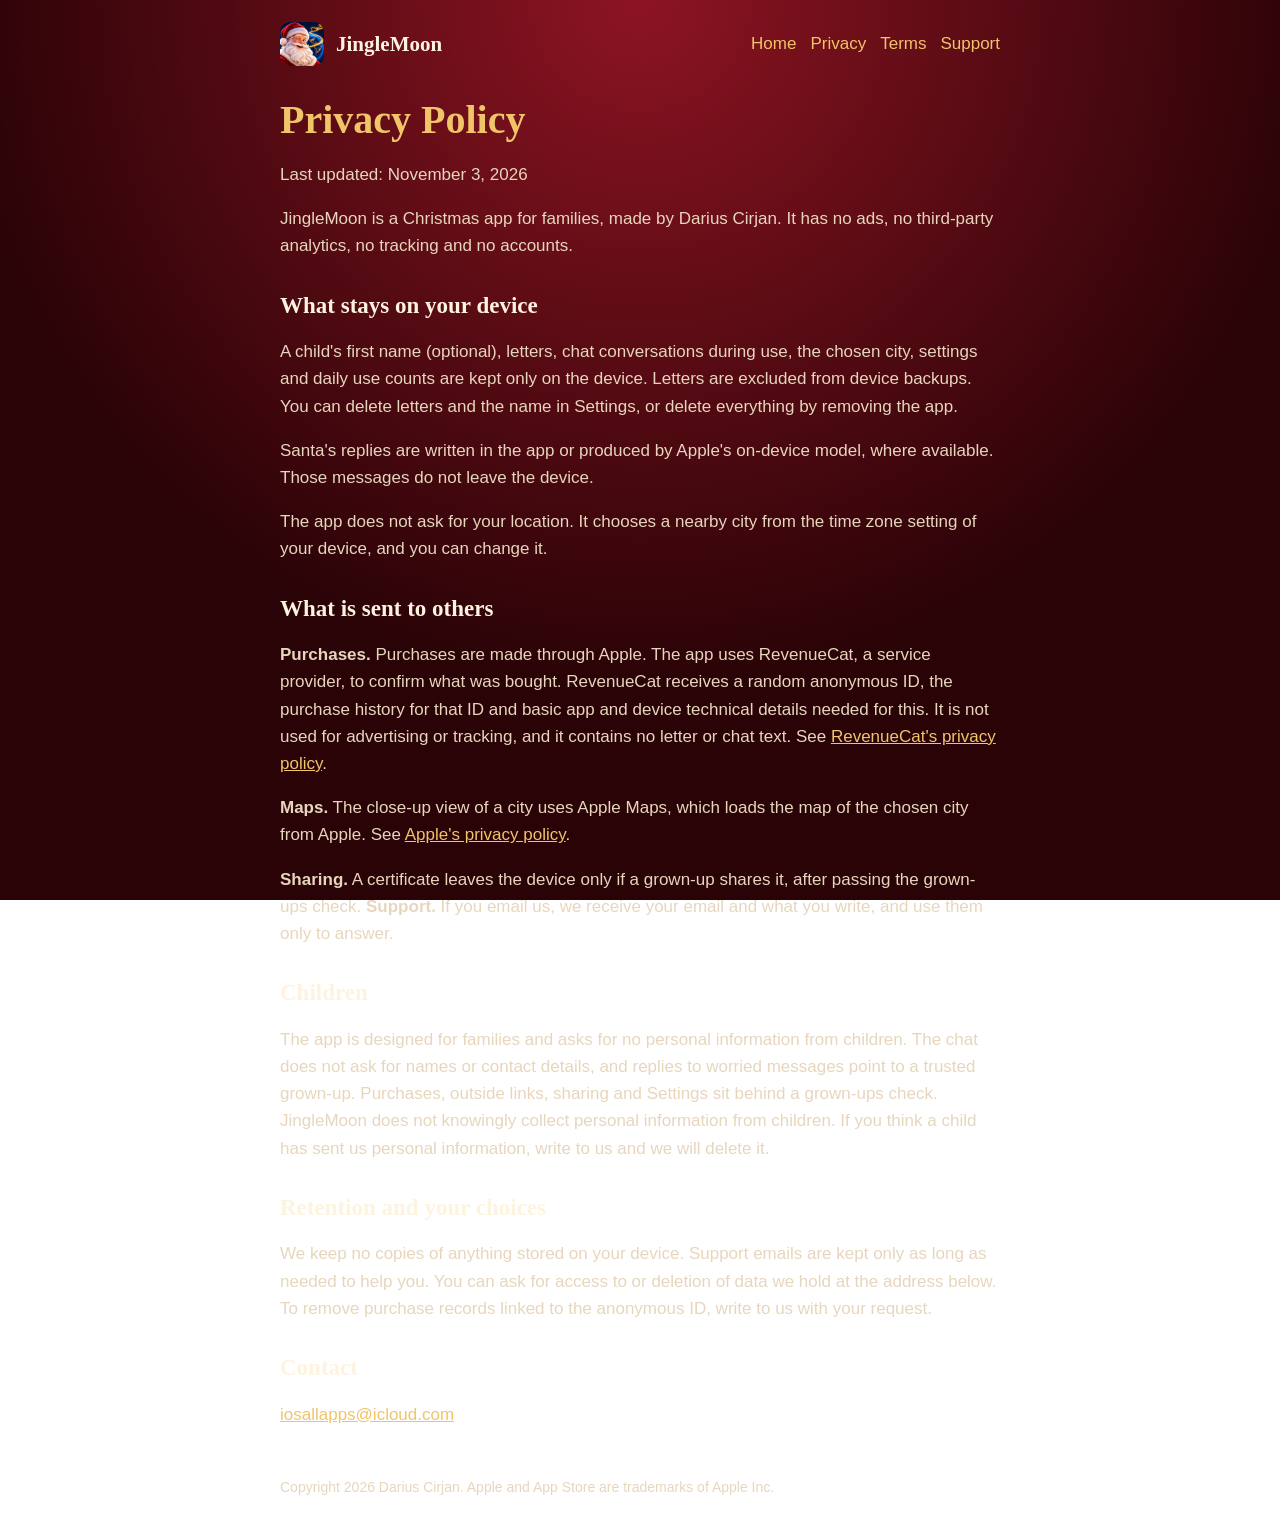
==== privacy.html @ f24d23e4 "Add the JingleMoon site - landing, privacy, terms and support for the App Store listing Co-Authored-" ====
<!DOCTYPE html>
<html lang="en"><head><meta charset="utf-8"><meta name="viewport" content="width=device-width,initial-scale=1"><title>Privacy Policy | JingleMoon</title><meta name="description" content="JingleMoon: follow Santa's flight on a 3D globe, chat with Santa and write him a letter."><link rel="icon" href="favicon.png"><link rel="apple-touch-icon" href="apple-touch-icon.png"><link rel="stylesheet" href="style.css"></head><body>
<header><img src="img/icon.png" alt=""><b>JingleMoon</b><nav><a href="index.html">Home</a><a href="privacy.html">Privacy</a><a href="terms.html">Terms</a><a href="support.html">Support</a></nav></header>
<main>
<h1>Privacy Policy</h1><p>Last updated: November 3, 2026</p><p>JingleMoon is a Christmas app for families, made by Darius Cirjan. It has no ads, no third-party analytics, no tracking and no accounts.</p>
<h2>What stays on your device</h2><p>A child&#39;s first name (optional), letters, chat conversations during use, the chosen city, settings and daily use counts are kept only on the device. Letters are excluded from device backups. You can delete letters and the name in Settings, or delete everything by removing the app.</p><p>Santa&#39;s replies are written in the app or produced by Apple&#39;s on-device model, where available. Those messages do not leave the device.</p><p>The app does not ask for your location. It chooses a nearby city from the time zone setting of your device, and you can change it.</p>
<h2>What is sent to others</h2><p><b>Purchases.</b> Purchases are made through Apple. The app uses RevenueCat, a service provider, to confirm what was bought. RevenueCat receives a random anonymous ID, the purchase history for that ID and basic app and device technical details needed for this. It is not used for advertising or tracking, and it contains no letter or chat text. See <a href="https://www.revenuecat.com/privacy">RevenueCat&#39;s privacy policy</a>.</p><p><b>Maps.</b> The close-up view of a city uses Apple Maps, which loads the map of the chosen city from Apple. See <a href="https://www.apple.com/legal/privacy/">Apple&#39;s privacy policy</a>.</p><p><b>Sharing.</b> A certificate leaves the device only if a grown-up shares it, after passing the grown-ups check. <b>Support.</b> If you email us, we receive your email and what you write, and use them only to answer.</p>
<h2>Children</h2><p>The app is designed for families and asks for no personal information from children. The chat does not ask for names or contact details, and replies to worried messages point to a trusted grown-up. Purchases, outside links, sharing and Settings sit behind a grown-ups check. JingleMoon does not knowingly collect personal information from children. If you think a child has sent us personal information, write to us and we will delete it.</p>
<h2>Retention and your choices</h2><p>We keep no copies of anything stored on your device. Support emails are kept only as long as needed to help you. You can ask for access to or deletion of data we hold at the address below. To remove purchase records linked to the anonymous ID, write to us with your request.</p>
<h2>Contact</h2><p><a href="mailto:iosallapps@icloud.com">iosallapps@icloud.com</a></p>
</main>
<footer>Copyright 2026 Darius Cirjan. Apple and App Store are trademarks of Apple Inc.</footer></body></html>
---- style.css ----
:root{--red:#7a0f1c;--deep:#2a0307;--gold:#f0c469;--cream:#fdf3df;--muted:#e7d6bd}
*{box-sizing:border-box}body{margin:0;background:radial-gradient(circle at 50% 0,#8d1422,var(--deep) 62%);background-attachment:fixed;color:var(--cream);font:17px/1.6 -apple-system,BlinkMacSystemFont,"Segoe UI",Roboto,Arial,sans-serif}
a{color:var(--gold)}header,main,footer{max-width:760px;margin:auto;padding:0 20px}header{display:flex;align-items:center;gap:12px;padding-top:22px;flex-wrap:wrap}
header img{width:44px;height:44px;border-radius:10px}header b{font:700 21px Georgia,serif;margin-right:auto}nav a{margin-left:14px;text-decoration:none}h1,h2{font-family:Georgia,serif;line-height:1.2}h1{font-size:40px;color:var(--gold);margin:30px 0 8px}h2{font-size:23px;margin-top:32px}p,li{color:var(--muted)}
.hero{display:flex;gap:24px;align-items:center;flex-wrap:wrap}.hero img{width:190px;max-width:45vw}.hero div{flex:1;min-width:260px}footer{margin-top:48px;padding-bottom:36px;font-size:14px;color:var(--muted)}
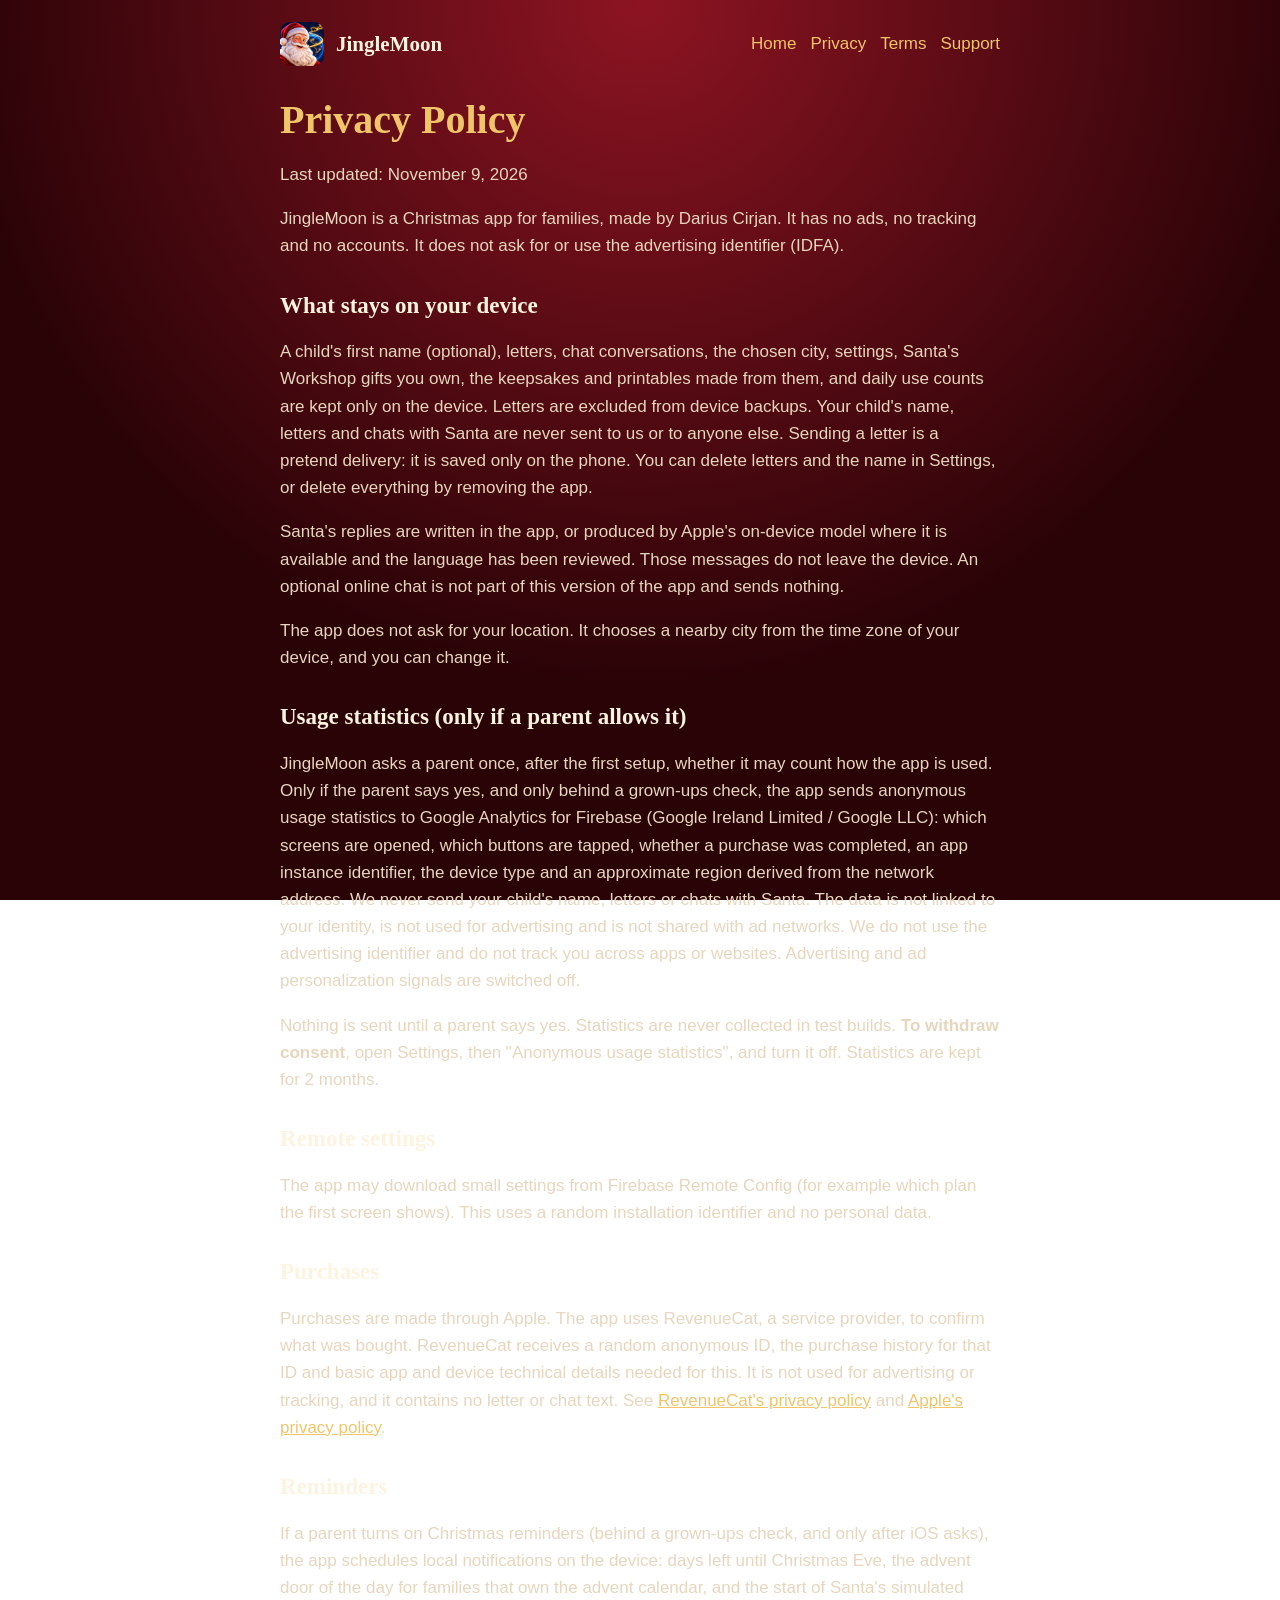
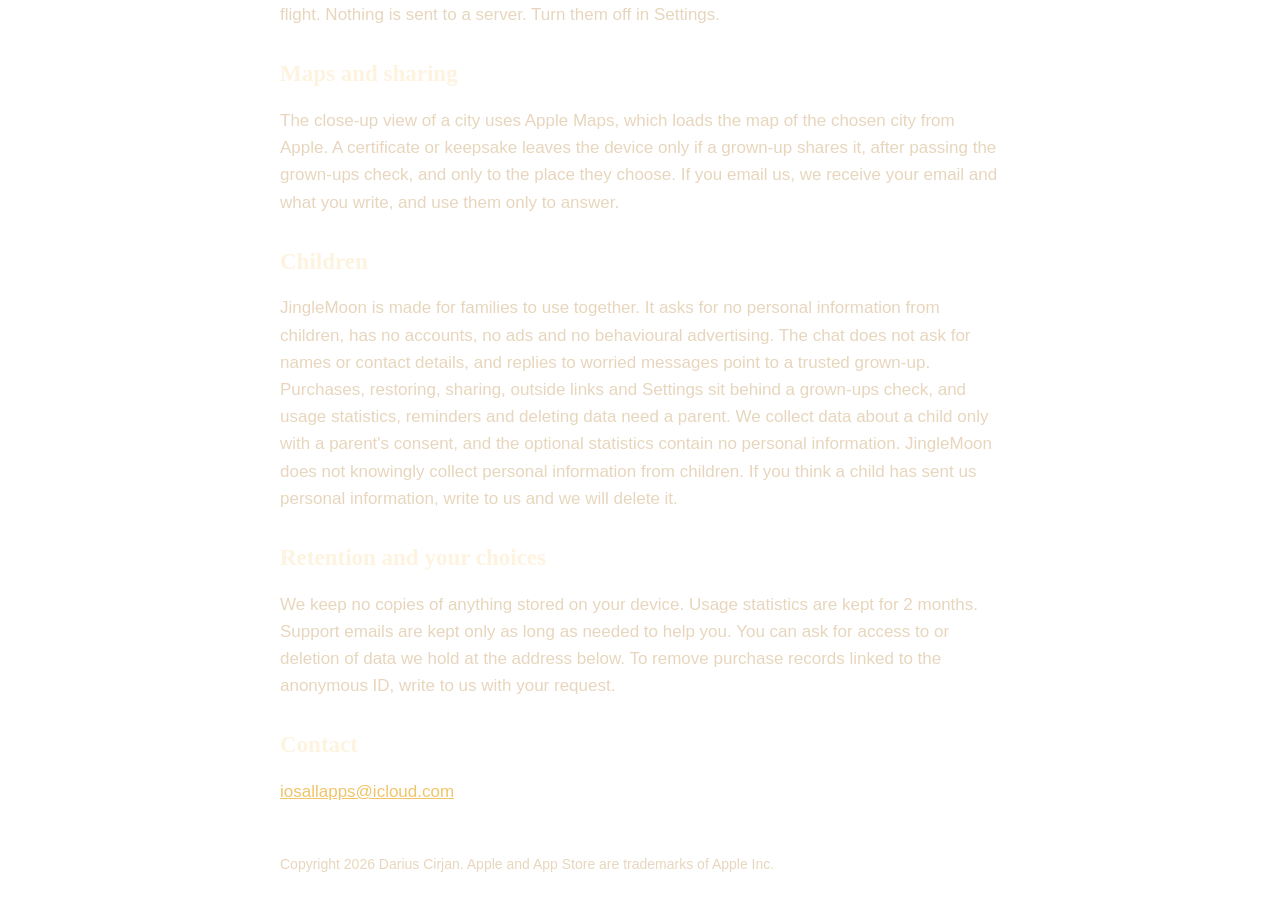
==== commit 5b802787: "Rewrite site pages and add art - match privacy, terms, shop and chat to the current app Co-Authored-" ====
--- a/privacy.html
+++ b/privacy.html
@@ -1,12 +1,17 @@
 <!DOCTYPE html>
-<html lang="en"><head><meta charset="utf-8"><meta name="viewport" content="width=device-width,initial-scale=1"><title>Privacy Policy | JingleMoon</title><meta name="description" content="JingleMoon: follow Santa's flight on a 3D globe, chat with Santa and write him a letter."><link rel="icon" href="favicon.png"><link rel="apple-touch-icon" href="apple-touch-icon.png"><link rel="stylesheet" href="style.css"></head><body>
-<header><img src="img/icon.png" alt=""><b>JingleMoon</b><nav><a href="index.html">Home</a><a href="privacy.html">Privacy</a><a href="terms.html">Terms</a><a href="support.html">Support</a></nav></header>
+<html lang="en"><head><meta charset="utf-8"><meta name="viewport" content="width=device-width,initial-scale=1"><title>Privacy Policy | JingleMoon</title><meta name="description" content="How JingleMoon handles data: no ads, no tracking, no accounts, and optional anonymous usage statistics only if a parent allows them."><link rel="icon" href="favicon.png"><link rel="apple-touch-icon" href="apple-touch-icon.png"><link rel="stylesheet" href="style.css"></head><body>
+<header><img src="img/icon.png" alt="" width="44" height="44"><b>JingleMoon</b><nav aria-label="Main"><a href="index.html">Home</a><a href="privacy.html">Privacy</a><a href="terms.html">Terms</a><a href="support.html">Support</a></nav></header>
 <main>
-<h1>Privacy Policy</h1><p>Last updated: November 3, 2026</p><p>JingleMoon is a Christmas app for families, made by Darius Cirjan. It has no ads, no third-party analytics, no tracking and no accounts.</p>
-<h2>What stays on your device</h2><p>A child&#39;s first name (optional), letters, chat conversations during use, the chosen city, settings and daily use counts are kept only on the device. Letters are excluded from device backups. You can delete letters and the name in Settings, or delete everything by removing the app.</p><p>Santa&#39;s replies are written in the app or produced by Apple&#39;s on-device model, where available. Those messages do not leave the device.</p><p>The app does not ask for your location. It chooses a nearby city from the time zone setting of your device, and you can change it.</p>
-<h2>What is sent to others</h2><p><b>Purchases.</b> Purchases are made through Apple. The app uses RevenueCat, a service provider, to confirm what was bought. RevenueCat receives a random anonymous ID, the purchase history for that ID and basic app and device technical details needed for this. It is not used for advertising or tracking, and it contains no letter or chat text. See <a href="https://www.revenuecat.com/privacy">RevenueCat&#39;s privacy policy</a>.</p><p><b>Maps.</b> The close-up view of a city uses Apple Maps, which loads the map of the chosen city from Apple. See <a href="https://www.apple.com/legal/privacy/">Apple&#39;s privacy policy</a>.</p><p><b>Sharing.</b> A certificate leaves the device only if a grown-up shares it, after passing the grown-ups check. <b>Support.</b> If you email us, we receive your email and what you write, and use them only to answer.</p>
-<h2>Children</h2><p>The app is designed for families and asks for no personal information from children. The chat does not ask for names or contact details, and replies to worried messages point to a trusted grown-up. Purchases, outside links, sharing and Settings sit behind a grown-ups check. JingleMoon does not knowingly collect personal information from children. If you think a child has sent us personal information, write to us and we will delete it.</p>
-<h2>Retention and your choices</h2><p>We keep no copies of anything stored on your device. Support emails are kept only as long as needed to help you. You can ask for access to or deletion of data we hold at the address below. To remove purchase records linked to the anonymous ID, write to us with your request.</p>
+<h1>Privacy Policy</h1><p>Last updated: November 9, 2026</p>
+<p>JingleMoon is a Christmas app for families, made by Darius Cirjan. It has no ads, no tracking and no accounts. It does not ask for or use the advertising identifier (IDFA).</p>
+<h2>What stays on your device</h2><p>A child&#39;s first name (optional), letters, chat conversations, the chosen city, settings, Santa&#39;s Workshop gifts you own, the keepsakes and printables made from them, and daily use counts are kept only on the device. Letters are excluded from device backups. Your child&#39;s name, letters and chats with Santa are never sent to us or to anyone else. Sending a letter is a pretend delivery: it is saved only on the phone. You can delete letters and the name in Settings, or delete everything by removing the app.</p><p>Santa&#39;s replies are written in the app, or produced by Apple&#39;s on-device model where it is available and the language has been reviewed. Those messages do not leave the device. An optional online chat is not part of this version of the app and sends nothing.</p><p>The app does not ask for your location. It chooses a nearby city from the time zone of your device, and you can change it.</p>
+<h2>Usage statistics (only if a parent allows it)</h2><p>JingleMoon asks a parent once, after the first setup, whether it may count how the app is used. Only if the parent says yes, and only behind a grown-ups check, the app sends anonymous usage statistics to Google Analytics for Firebase (Google Ireland Limited / Google LLC): which screens are opened, which buttons are tapped, whether a purchase was completed, an app instance identifier, the device type and an approximate region derived from the network address. We never send your child&#39;s name, letters or chats with Santa. The data is not linked to your identity, is not used for advertising and is not shared with ad networks. We do not use the advertising identifier and do not track you across apps or websites. Advertising and ad personalization signals are switched off.</p><p>Nothing is sent until a parent says yes. Statistics are never collected in test builds. <b>To withdraw consent</b>, open Settings, then &quot;Anonymous usage statistics&quot;, and turn it off. Statistics are kept for 2 months.</p>
+<h2>Remote settings</h2><p>The app may download small settings from Firebase Remote Config (for example which plan the first screen shows). This uses a random installation identifier and no personal data.</p>
+<h2>Purchases</h2><p>Purchases are made through Apple. The app uses RevenueCat, a service provider, to confirm what was bought. RevenueCat receives a random anonymous ID, the purchase history for that ID and basic app and device technical details needed for this. It is not used for advertising or tracking, and it contains no letter or chat text. See <a href="https://www.revenuecat.com/privacy">RevenueCat&#39;s privacy policy</a> and <a href="https://www.apple.com/legal/privacy/">Apple&#39;s privacy policy</a>.</p>
+<h2>Reminders</h2><p>If a parent turns on Christmas reminders (behind a grown-ups check, and only after iOS asks), the app schedules local notifications on the device: days left until Christmas Eve, the advent door of the day for families that own the advent calendar, and the start of Santa&#39;s simulated flight. Nothing is sent to a server. Turn them off in Settings.</p>
+<h2>Maps and sharing</h2><p>The close-up view of a city uses Apple Maps, which loads the map of the chosen city from Apple. A certificate or keepsake leaves the device only if a grown-up shares it, after passing the grown-ups check, and only to the place they choose. If you email us, we receive your email and what you write, and use them only to answer.</p>
+<h2>Children</h2><p>JingleMoon is made for families to use together. It asks for no personal information from children, has no accounts, no ads and no behavioural advertising. The chat does not ask for names or contact details, and replies to worried messages point to a trusted grown-up. Purchases, restoring, sharing, outside links and Settings sit behind a grown-ups check, and usage statistics, reminders and deleting data need a parent. We collect data about a child only with a parent&#39;s consent, and the optional statistics contain no personal information. JingleMoon does not knowingly collect personal information from children. If you think a child has sent us personal information, write to us and we will delete it.</p>
+<h2>Retention and your choices</h2><p>We keep no copies of anything stored on your device. Usage statistics are kept for 2 months. Support emails are kept only as long as needed to help you. You can ask for access to or deletion of data we hold at the address below. To remove purchase records linked to the anonymous ID, write to us with your request.</p>
 <h2>Contact</h2><p><a href="mailto:iosallapps@icloud.com">iosallapps@icloud.com</a></p>
 </main>
 <footer>Copyright 2026 Darius Cirjan. Apple and App Store are trademarks of Apple Inc.</footer></body></html>
--- a/style.css
+++ b/style.css
@@ -3,3 +3,12 @@
 a{color:var(--gold)}header,main,footer{max-width:760px;margin:auto;padding:0 20px}header{display:flex;align-items:center;gap:12px;padding-top:22px;flex-wrap:wrap}
 header img{width:44px;height:44px;border-radius:10px}header b{font:700 21px Georgia,serif;margin-right:auto}nav a{margin-left:14px;text-decoration:none}h1,h2{font-family:Georgia,serif;line-height:1.2}h1{font-size:40px;color:var(--gold);margin:30px 0 8px}h2{font-size:23px;margin-top:32px}p,li{color:var(--muted)}
 .hero{display:flex;gap:24px;align-items:center;flex-wrap:wrap}.hero img{width:190px;max-width:45vw}.hero div{flex:1;min-width:260px}footer{margin-top:48px;padding-bottom:36px;font-size:14px;color:var(--muted)}
+a:focus-visible{outline:3px solid var(--gold);outline-offset:3px;border-radius:4px}
+nav{display:flex;flex-wrap:wrap}nav a{padding:8px 0}
+.lead{font-size:19px}.note{border:1px solid rgba(240,196,105,.45);border-radius:14px;padding:12px 16px;background:rgba(0,0,0,.2)}
+.grid{display:grid;grid-template-columns:repeat(auto-fit,minmax(220px,1fr));gap:18px;padding:0;list-style:none}
+.grid li{background:rgba(0,0,0,.22);border:1px solid rgba(240,196,105,.3);border-radius:16px;padding:16px;text-align:center}
+.grid img{width:100%;max-width:160px;height:auto;aspect-ratio:1;object-fit:contain}.grid h3{font:700 19px Georgia,serif;color:var(--gold);margin:8px 0 4px}.grid p{margin:0;font-size:16px}
+.feature{display:flex;gap:22px;align-items:center;flex-wrap:wrap;margin:26px 0}.feature img{width:200px;max-width:50vw;height:auto}.feature div{flex:1;min-width:240px}.feature h3{font:700 22px Georgia,serif;color:var(--gold);margin:0 0 6px}
+.hero img{height:auto}details{border-bottom:1px solid rgba(240,196,105,.25);padding:10px 0}summary{cursor:pointer;font:700 19px Georgia,serif;color:var(--cream)}summary:focus-visible{outline:3px solid var(--gold)}
+@media (prefers-reduced-motion:no-preference){html{scroll-behavior:smooth}}
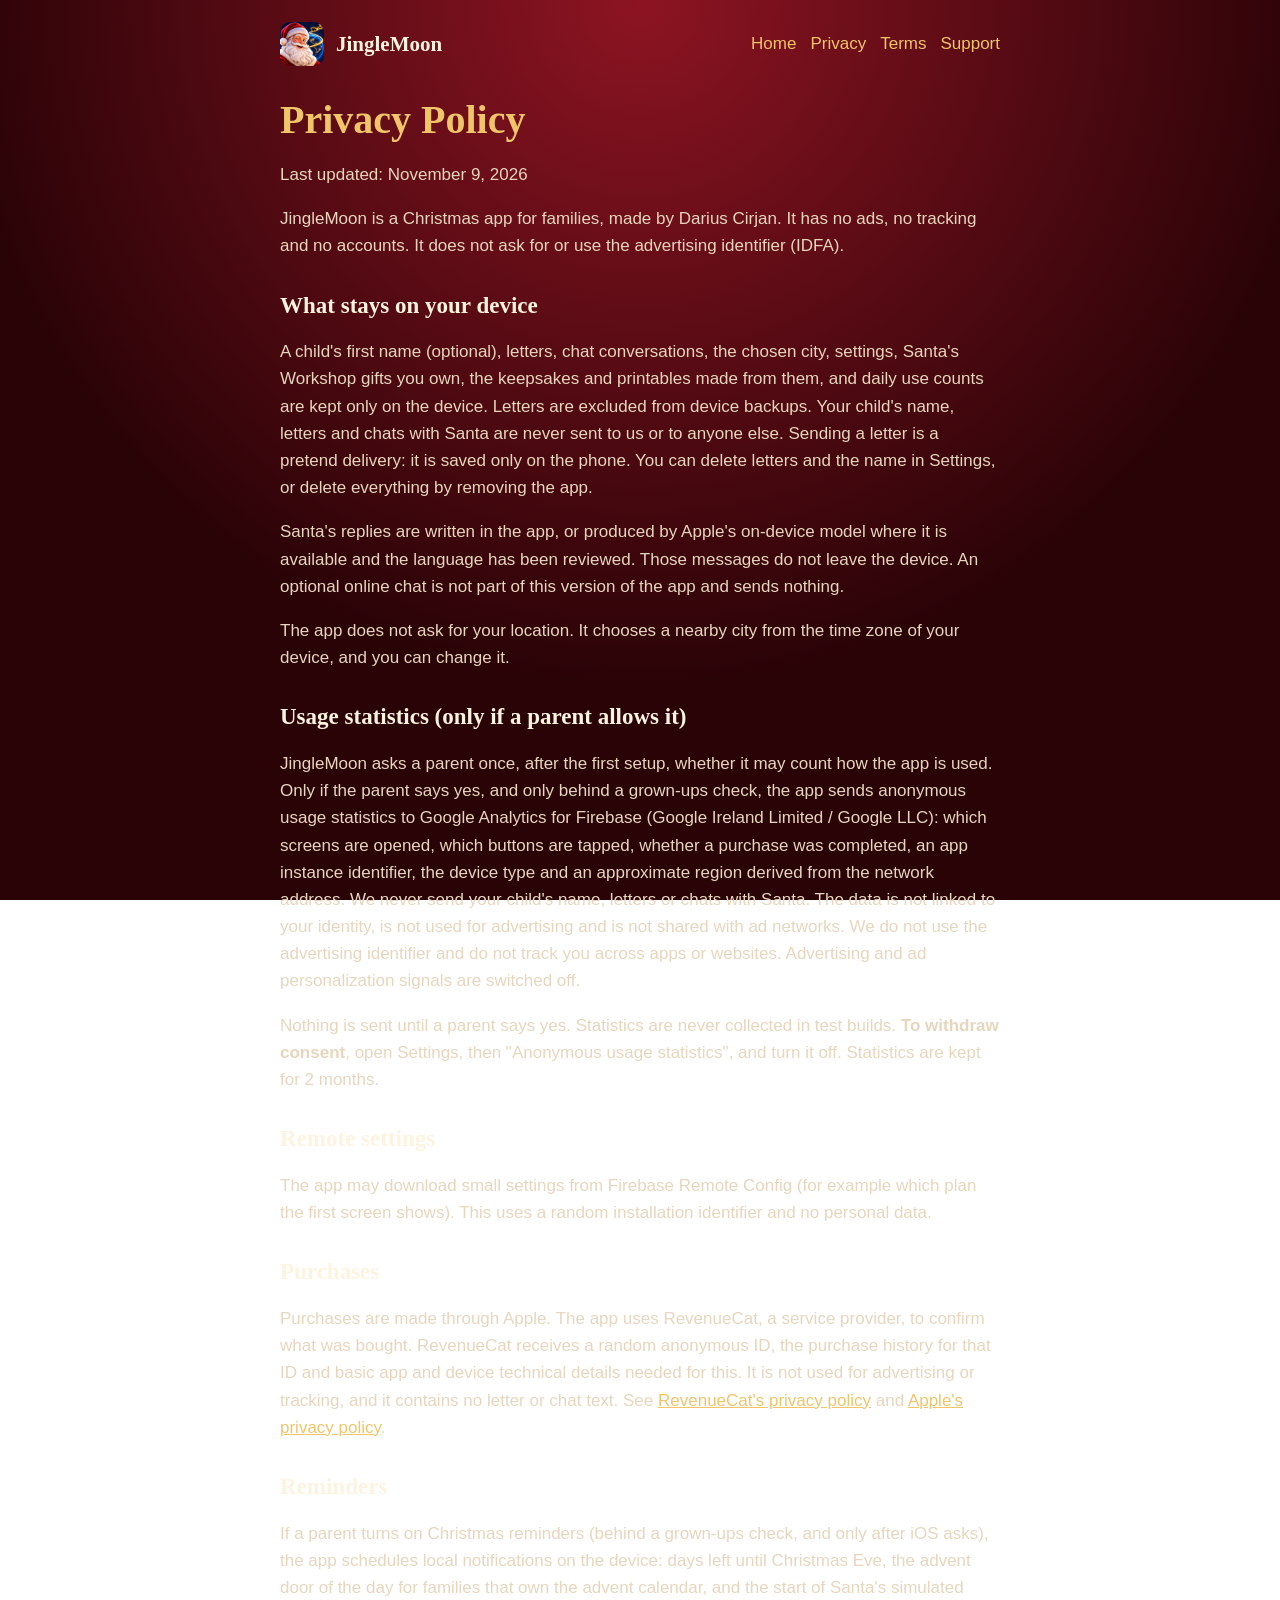
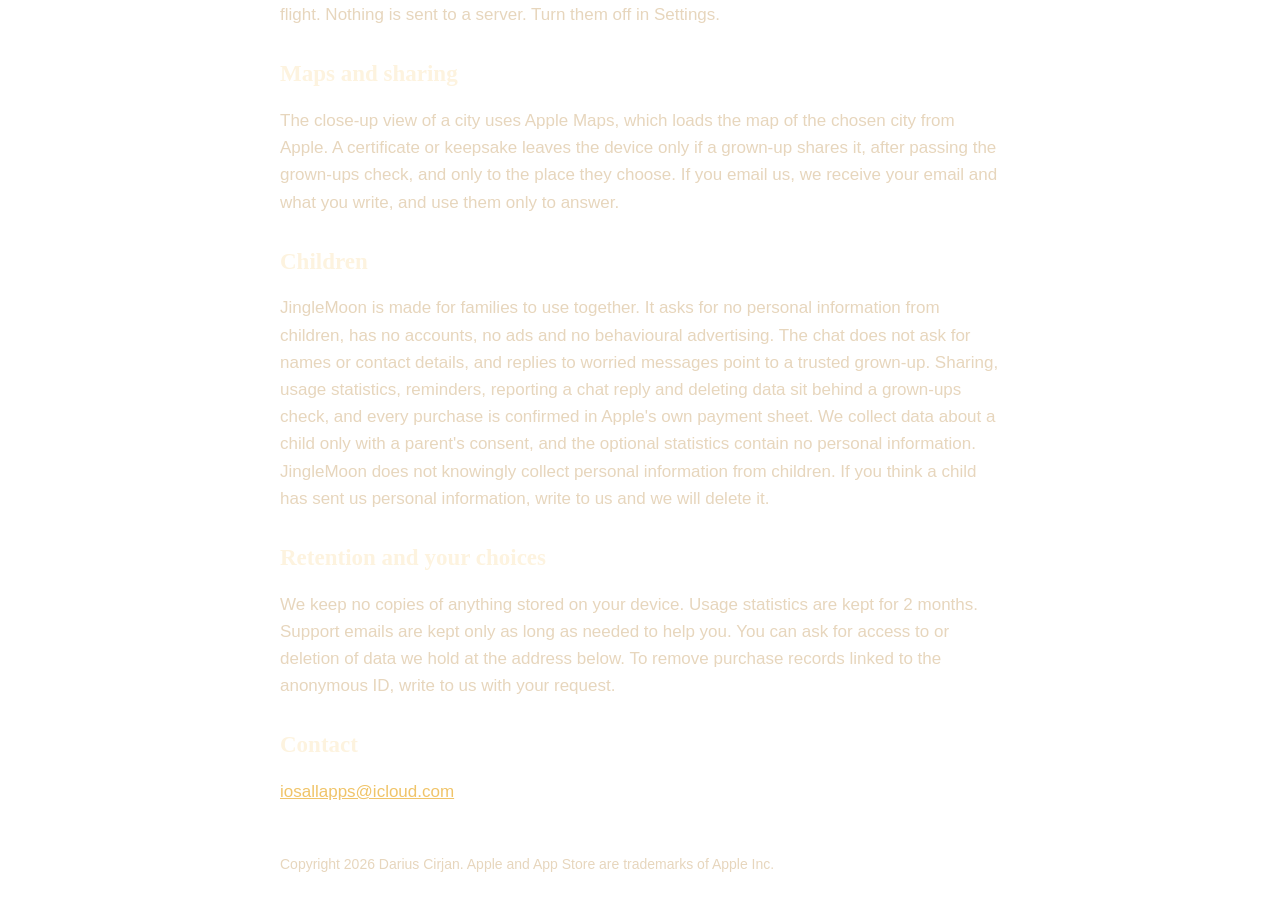
==== commit 861a3e9a: "Correct the grown-ups check claims - purchases, restore, Settings and links are no longer gated in t" ====
--- a/privacy.html
+++ b/privacy.html
@@ -10,7 +10,7 @@
 <h2>Purchases</h2><p>Purchases are made through Apple. The app uses RevenueCat, a service provider, to confirm what was bought. RevenueCat receives a random anonymous ID, the purchase history for that ID and basic app and device technical details needed for this. It is not used for advertising or tracking, and it contains no letter or chat text. See <a href="https://www.revenuecat.com/privacy">RevenueCat&#39;s privacy policy</a> and <a href="https://www.apple.com/legal/privacy/">Apple&#39;s privacy policy</a>.</p>
 <h2>Reminders</h2><p>If a parent turns on Christmas reminders (behind a grown-ups check, and only after iOS asks), the app schedules local notifications on the device: days left until Christmas Eve, the advent door of the day for families that own the advent calendar, and the start of Santa&#39;s simulated flight. Nothing is sent to a server. Turn them off in Settings.</p>
 <h2>Maps and sharing</h2><p>The close-up view of a city uses Apple Maps, which loads the map of the chosen city from Apple. A certificate or keepsake leaves the device only if a grown-up shares it, after passing the grown-ups check, and only to the place they choose. If you email us, we receive your email and what you write, and use them only to answer.</p>
-<h2>Children</h2><p>JingleMoon is made for families to use together. It asks for no personal information from children, has no accounts, no ads and no behavioural advertising. The chat does not ask for names or contact details, and replies to worried messages point to a trusted grown-up. Purchases, restoring, sharing, outside links and Settings sit behind a grown-ups check, and usage statistics, reminders and deleting data need a parent. We collect data about a child only with a parent&#39;s consent, and the optional statistics contain no personal information. JingleMoon does not knowingly collect personal information from children. If you think a child has sent us personal information, write to us and we will delete it.</p>
+<h2>Children</h2><p>JingleMoon is made for families to use together. It asks for no personal information from children, has no accounts, no ads and no behavioural advertising. The chat does not ask for names or contact details, and replies to worried messages point to a trusted grown-up. Sharing, usage statistics, reminders, reporting a chat reply and deleting data sit behind a grown-ups check, and every purchase is confirmed in Apple&#39;s own payment sheet. We collect data about a child only with a parent&#39;s consent, and the optional statistics contain no personal information. JingleMoon does not knowingly collect personal information from children. If you think a child has sent us personal information, write to us and we will delete it.</p>
 <h2>Retention and your choices</h2><p>We keep no copies of anything stored on your device. Usage statistics are kept for 2 months. Support emails are kept only as long as needed to help you. You can ask for access to or deletion of data we hold at the address below. To remove purchase records linked to the anonymous ID, write to us with your request.</p>
 <h2>Contact</h2><p><a href="mailto:iosallapps@icloud.com">iosallapps@icloud.com</a></p>
 </main>
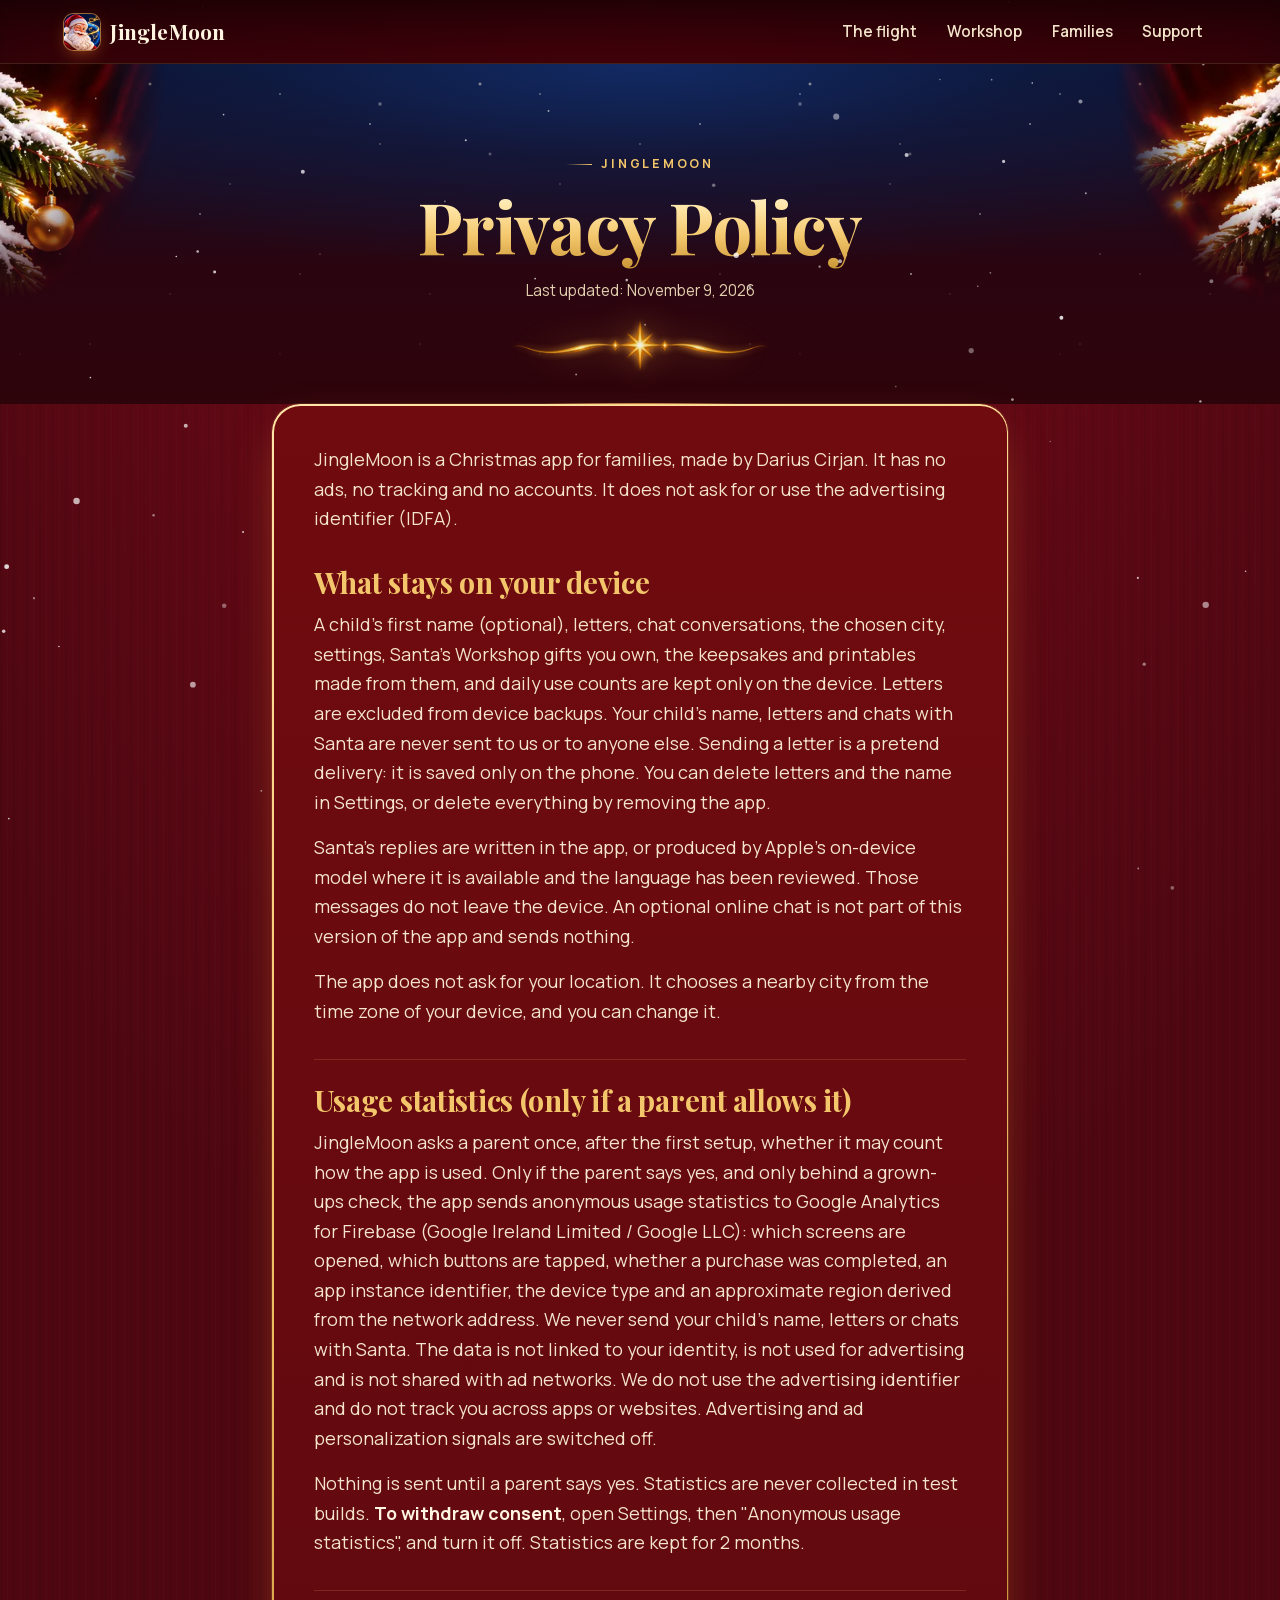
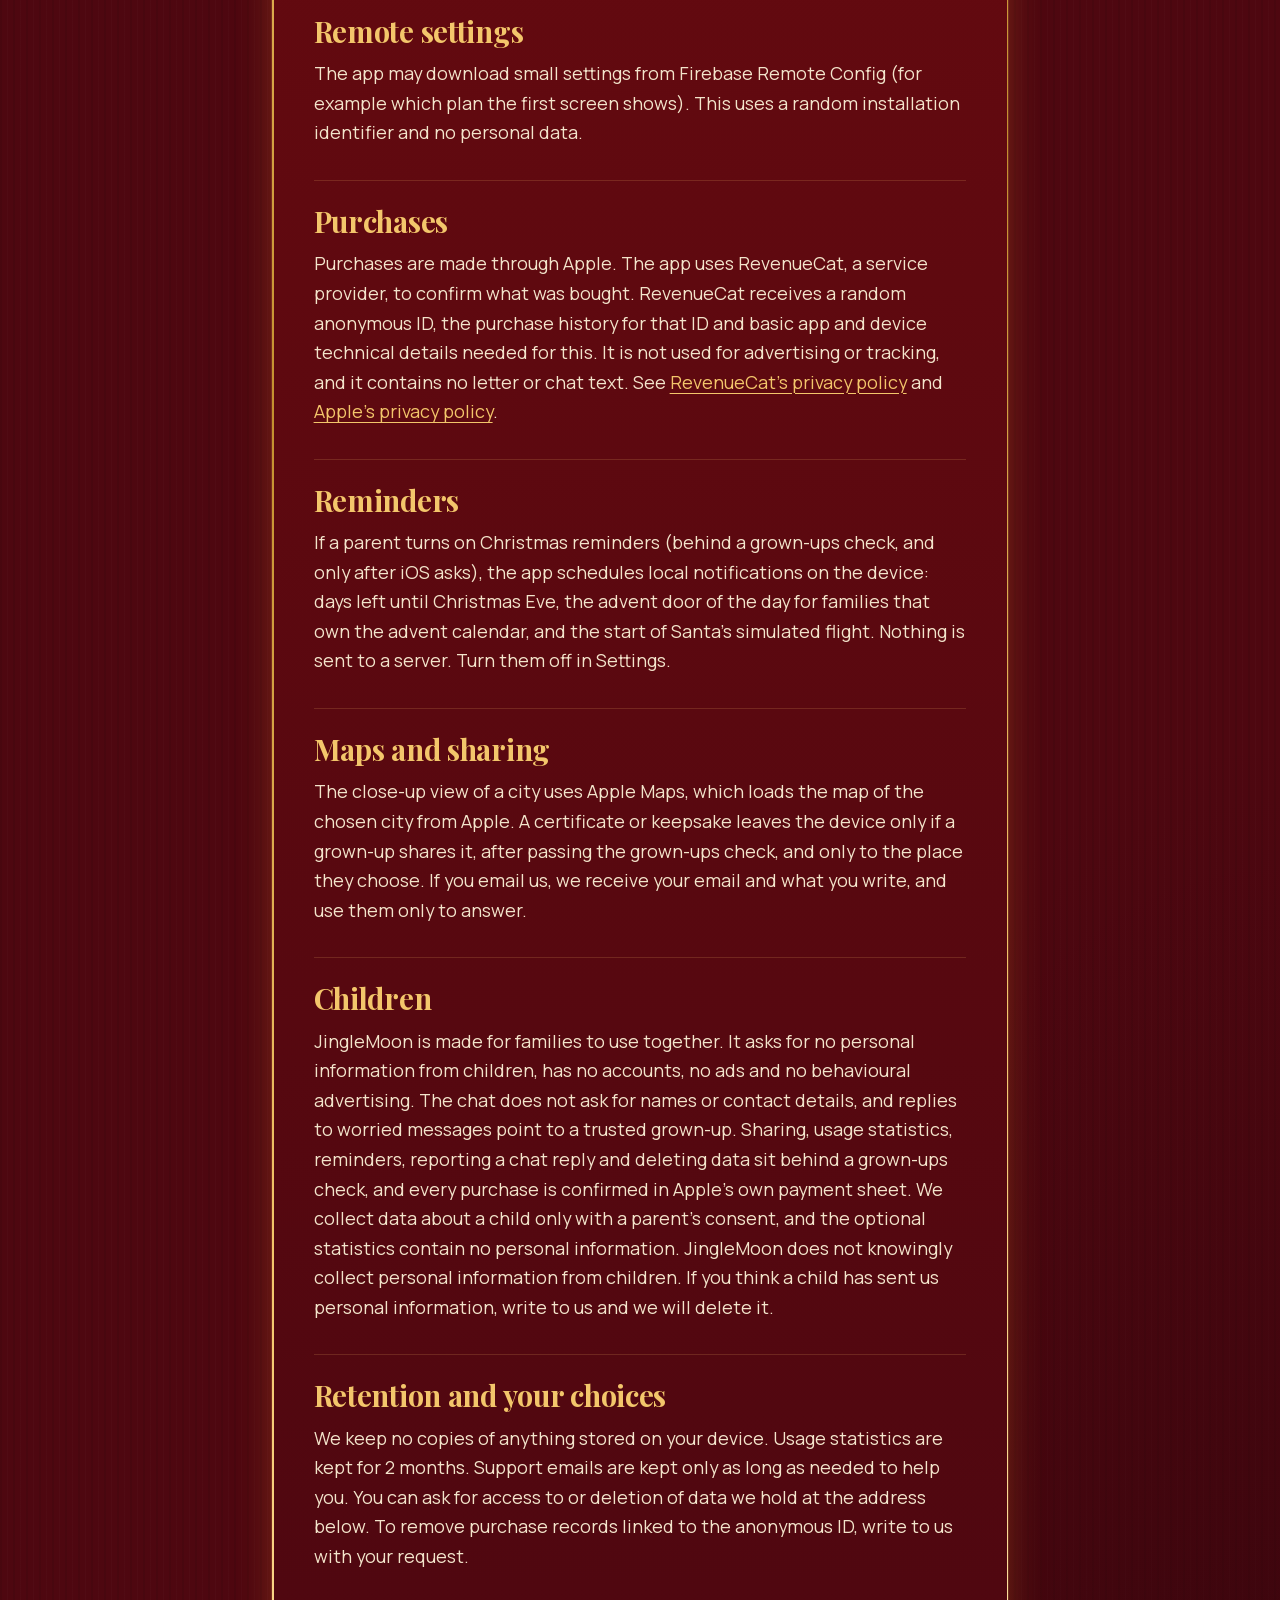
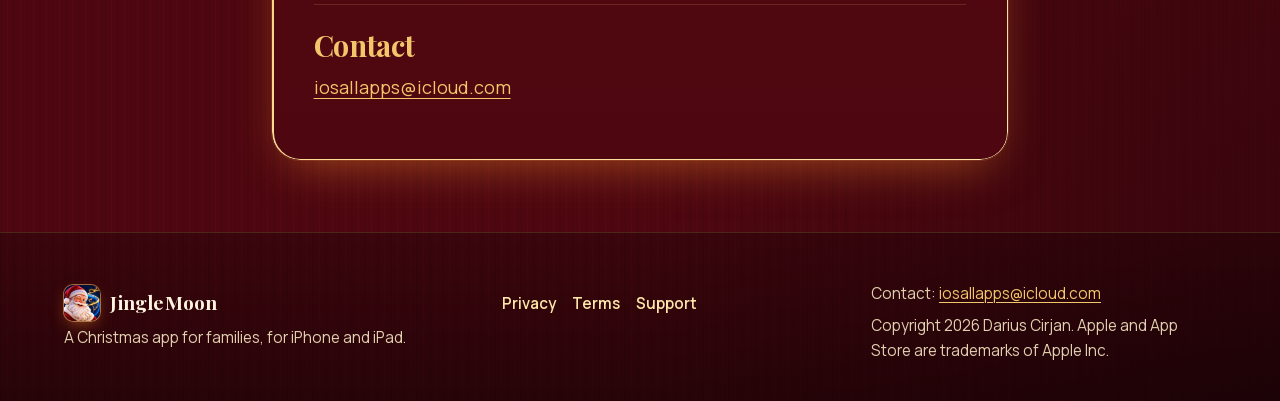
==== commit 63a487d6: "Redesign the JingleMoon site as an animated Christmas landing page - owner wants a business-grade, m" ====
--- a/privacy.html
+++ b/privacy.html
@@ -1,8 +1,58 @@
 <!DOCTYPE html>
-<html lang="en"><head><meta charset="utf-8"><meta name="viewport" content="width=device-width,initial-scale=1"><title>Privacy Policy | JingleMoon</title><meta name="description" content="How JingleMoon handles data: no ads, no tracking, no accounts, and optional anonymous usage statistics only if a parent allows them."><link rel="icon" href="favicon.png"><link rel="apple-touch-icon" href="apple-touch-icon.png"><link rel="stylesheet" href="style.css"></head><body>
-<header><img src="img/icon.png" alt="" width="44" height="44"><b>JingleMoon</b><nav aria-label="Main"><a href="index.html">Home</a><a href="privacy.html">Privacy</a><a href="terms.html">Terms</a><a href="support.html">Support</a></nav></header>
-<main>
-<h1>Privacy Policy</h1><p>Last updated: November 9, 2026</p>
+<html lang="en" class="no-js">
+<head>
+<meta charset="utf-8">
+<meta name="viewport" content="width=device-width,initial-scale=1,viewport-fit=cover">
+<title>Privacy Policy | JingleMoon</title>
+<meta name="description" content="How JingleMoon handles data: no ads, no tracking, no accounts, and optional anonymous usage statistics only if a parent allows them.">
+<link rel="canonical" href="https://jinglemoon.com/privacy.html">
+<meta name="theme-color" content="#2E040B">
+<meta property="og:type" content="website">
+<meta property="og:site_name" content="JingleMoon">
+<meta property="og:url" content="https://jinglemoon.com/privacy.html">
+<meta property="og:title" content="Privacy Policy | JingleMoon">
+<meta property="og:description" content="How JingleMoon handles data: no ads, no tracking, no accounts, and optional anonymous usage statistics only if a parent allows them.">
+<meta property="og:image" content="https://jinglemoon.com/img/og.jpg">
+<meta name="twitter:card" content="summary_large_image">
+<meta name="twitter:image" content="https://jinglemoon.com/img/og.jpg">
+<link rel="icon" href="favicon.png">
+<link rel="apple-touch-icon" href="apple-touch-icon.png">
+<link rel="preload" href="fonts/playfair-latin.woff2" as="font" type="font/woff2" crossorigin>
+<link rel="preload" href="fonts/manrope-latin.woff2" as="font" type="font/woff2" crossorigin>
+<link rel="stylesheet" href="style.css">
+<script>document.documentElement.className="js"</script>
+</head>
+<body class="ground-velvet">
+<a class="skip" href="#main">Skip to content</a>
+<canvas id="snow" aria-hidden="true"></canvas>
+
+<header class="site-header">
+  <div class="wrap">
+    <a class="brand" href="index.html" aria-label="JingleMoon home"><img src="img/icon-128.webp" alt="" width="36" height="36"><span>JingleMoon</span></a>
+    <button class="menu-btn" type="button" aria-expanded="false" aria-controls="site-nav"><svg viewBox="0 0 24 24" fill="none" stroke="currentColor" stroke-width="2" stroke-linecap="round" aria-hidden="true"><path d="M4 7h16M4 12h16M4 17h16"/></svg>Menu</button>
+    <nav class="nav" id="site-nav" aria-label="Main">
+      <a href="index.html#flight">The flight</a>
+      <a href="index.html#workshop">Workshop</a>
+      <a href="index.html#families">Families</a>
+      <a href="support.html">Support</a>
+    </nav>
+  </div>
+</header>
+
+<main id="main">
+<div class="page-hero">
+  <div class="sky" aria-hidden="true"></div>
+  <div class="stars" aria-hidden="true"></div>
+  <div class="branch left" aria-hidden="true"><img src="img/branch-left.webp" alt="" width="260" height="440"></div>
+  <div class="branch right" aria-hidden="true"><img src="img/branch-right.webp" alt="" width="260" height="440"></div>
+  <div class="wrap">
+    <p class="eyebrow">JingleMoon</p>
+    <h1><span class="gold">Privacy Policy</span></h1>
+    <p class="updated">Last updated: November 9, 2026</p>
+    <img class="ornament" src="img/ornament-600.webp" srcset="img/ornament-300.webp 300w, img/ornament-600.webp 600w" sizes="16rem" width="600" height="123" alt="">
+  </div>
+</div>
+<article class="card doc">
 <p>JingleMoon is a Christmas app for families, made by Darius Cirjan. It has no ads, no tracking and no accounts. It does not ask for or use the advertising identifier (IDFA).</p>
 <h2>What stays on your device</h2><p>A child&#39;s first name (optional), letters, chat conversations, the chosen city, settings, Santa&#39;s Workshop gifts you own, the keepsakes and printables made from them, and daily use counts are kept only on the device. Letters are excluded from device backups. Your child&#39;s name, letters and chats with Santa are never sent to us or to anyone else. Sending a letter is a pretend delivery: it is saved only on the phone. You can delete letters and the name in Settings, or delete everything by removing the app.</p><p>Santa&#39;s replies are written in the app, or produced by Apple&#39;s on-device model where it is available and the language has been reviewed. Those messages do not leave the device. An optional online chat is not part of this version of the app and sends nothing.</p><p>The app does not ask for your location. It chooses a nearby city from the time zone of your device, and you can change it.</p>
 <h2>Usage statistics (only if a parent allows it)</h2><p>JingleMoon asks a parent once, after the first setup, whether it may count how the app is used. Only if the parent says yes, and only behind a grown-ups check, the app sends anonymous usage statistics to Google Analytics for Firebase (Google Ireland Limited / Google LLC): which screens are opened, which buttons are tapped, whether a purchase was completed, an app instance identifier, the device type and an approximate region derived from the network address. We never send your child&#39;s name, letters or chats with Santa. The data is not linked to your identity, is not used for advertising and is not shared with ad networks. We do not use the advertising identifier and do not track you across apps or websites. Advertising and ad personalization signals are switched off.</p><p>Nothing is sent until a parent says yes. Statistics are never collected in test builds. <b>To withdraw consent</b>, open Settings, then &quot;Anonymous usage statistics&quot;, and turn it off. Statistics are kept for 2 months.</p>
@@ -13,5 +63,19 @@
 <h2>Children</h2><p>JingleMoon is made for families to use together. It asks for no personal information from children, has no accounts, no ads and no behavioural advertising. The chat does not ask for names or contact details, and replies to worried messages point to a trusted grown-up. Sharing, usage statistics, reminders, reporting a chat reply and deleting data sit behind a grown-ups check, and every purchase is confirmed in Apple&#39;s own payment sheet. We collect data about a child only with a parent&#39;s consent, and the optional statistics contain no personal information. JingleMoon does not knowingly collect personal information from children. If you think a child has sent us personal information, write to us and we will delete it.</p>
 <h2>Retention and your choices</h2><p>We keep no copies of anything stored on your device. Usage statistics are kept for 2 months. Support emails are kept only as long as needed to help you. You can ask for access to or deletion of data we hold at the address below. To remove purchase records linked to the anonymous ID, write to us with your request.</p>
 <h2>Contact</h2><p><a href="mailto:iosallapps@icloud.com">iosallapps@icloud.com</a></p>
+</article>
 </main>
-<footer>Copyright 2026 Darius Cirjan. Apple and App Store are trademarks of Apple Inc.</footer></body></html>
+
+<footer class="site-footer">
+  <div class="wrap footer-grid">
+    <div>
+      <a class="brand" href="index.html"><img src="img/icon-128.webp" alt="" width="36" height="36" loading="lazy"><span>JingleMoon</span></a>
+      <p>A Christmas app for families, for iPhone and iPad.</p>
+    </div>
+    <nav aria-label="Footer"><ul class="footer-links"><li><a href="privacy.html">Privacy</a></li><li><a href="terms.html">Terms</a></li><li><a href="support.html">Support</a></li></ul></nav>
+    <div><p>Contact: <a href="mailto:iosallapps@icloud.com">iosallapps@icloud.com</a></p><p>Copyright 2026 Darius Cirjan. Apple and App Store are trademarks of Apple Inc.</p></div>
+  </div>
+</footer>
+<script src="site.js" defer></script>
+</body>
+</html>
--- a/style.css
+++ b/style.css
@@ -1,14 +1,431 @@
-:root{--red:#7a0f1c;--deep:#2a0307;--gold:#f0c469;--cream:#fdf3df;--muted:#e7d6bd}
-*{box-sizing:border-box}body{margin:0;background:radial-gradient(circle at 50% 0,#8d1422,var(--deep) 62%);background-attachment:fixed;color:var(--cream);font:17px/1.6 -apple-system,BlinkMacSystemFont,"Segoe UI",Roboto,Arial,sans-serif}
-a{color:var(--gold)}header,main,footer{max-width:760px;margin:auto;padding:0 20px}header{display:flex;align-items:center;gap:12px;padding-top:22px;flex-wrap:wrap}
-header img{width:44px;height:44px;border-radius:10px}header b{font:700 21px Georgia,serif;margin-right:auto}nav a{margin-left:14px;text-decoration:none}h1,h2{font-family:Georgia,serif;line-height:1.2}h1{font-size:40px;color:var(--gold);margin:30px 0 8px}h2{font-size:23px;margin-top:32px}p,li{color:var(--muted)}
-.hero{display:flex;gap:24px;align-items:center;flex-wrap:wrap}.hero img{width:190px;max-width:45vw}.hero div{flex:1;min-width:260px}footer{margin-top:48px;padding-bottom:36px;font-size:14px;color:var(--muted)}
-a:focus-visible{outline:3px solid var(--gold);outline-offset:3px;border-radius:4px}
-nav{display:flex;flex-wrap:wrap}nav a{padding:8px 0}
-.lead{font-size:19px}.note{border:1px solid rgba(240,196,105,.45);border-radius:14px;padding:12px 16px;background:rgba(0,0,0,.2)}
-.grid{display:grid;grid-template-columns:repeat(auto-fit,minmax(220px,1fr));gap:18px;padding:0;list-style:none}
-.grid li{background:rgba(0,0,0,.22);border:1px solid rgba(240,196,105,.3);border-radius:16px;padding:16px;text-align:center}
-.grid img{width:100%;max-width:160px;height:auto;aspect-ratio:1;object-fit:contain}.grid h3{font:700 19px Georgia,serif;color:var(--gold);margin:8px 0 4px}.grid p{margin:0;font-size:16px}
-.feature{display:flex;gap:22px;align-items:center;flex-wrap:wrap;margin:26px 0}.feature img{width:200px;max-width:50vw;height:auto}.feature div{flex:1;min-width:240px}.feature h3{font:700 22px Georgia,serif;color:var(--gold);margin:0 0 6px}
-.hero img{height:auto}details{border-bottom:1px solid rgba(240,196,105,.25);padding:10px 0}summary{cursor:pointer;font:700 19px Georgia,serif;color:var(--cream)}summary:focus-visible{outline:3px solid var(--gold)}
-@media (prefers-reduced-motion:no-preference){html{scroll-behavior:smooth}}
+/* JingleMoon site. Tokens first, then base, layout, components, sections, motion. */
+
+@font-face{font-family:"Playfair Display";font-style:normal;font-weight:500 800;font-display:swap;src:url("fonts/playfair-latin.woff2") format("woff2")}
+@font-face{font-family:"Playfair Display";font-style:italic;font-weight:500 700;font-display:swap;src:url("fonts/playfair-italic-latin.woff2") format("woff2")}
+@font-face{font-family:"Manrope";font-style:normal;font-weight:400 700;font-display:swap;src:url("fonts/manrope-latin.woff2") format("woff2")}
+
+:root{
+  /* colour: the app's velvet, pine and gold */
+  --velvet-950:#1a0206;
+  --velvet-900:#2E040B;
+  --velvet-800:#3c0610;
+  --velvet-700:#4E0710;
+  --velvet-600:#700B0F;
+  --velvet-500:#A80F28;
+  --pine-950:#06231a;
+  --pine-900:#0F3D2B;
+  --pine-800:#14493a;
+  --pine-700:#1F6B4A;
+  --night-900:#060b22;
+  --night-700:#10204d;
+  --gold-50:#FFF8E8;
+  --gold-100:#FFE6A8;
+  --gold-300:#F3C66B;
+  --gold-400:#F3C66B;
+  --gold-500:#E0AA4E;
+  --gold-700:#C4902F;
+  --ember:#ff8a2a;
+  --cyan:#5fd4ff;
+  --cream:#FFF4DF;
+  --ink-soft:#F3E4CB;
+  --ink-muted:#E2CFAF;
+
+  --gold-text:linear-gradient(180deg,#FFF8E8 0%,#FFE6A8 30%,#F3C66B 62%,#C4902F 100%);
+  --gold-rim:linear-gradient(160deg,#FFE6A8 0%,#F3C66B 24%,#C4902F 50%,#F3C66B 76%,#FFE6A8 100%);
+  --card-fill:linear-gradient(180deg,#700B0F 0%,#4E0710 100%);
+  --card-fill-pine:linear-gradient(180deg,#1b5c41 0%,#0F3D2B 100%);
+
+  /* type */
+  --font-display:"Playfair Display","Iowan Old Style","New York",Georgia,serif;
+  --font-sans:"Manrope",system-ui,-apple-system,"Segoe UI",Roboto,Arial,sans-serif;
+  --step--1:clamp(.875rem,.84rem + .15vw,.95rem);
+  --step-0:clamp(1rem,.96rem + .2vw,1.125rem);
+  --step-1:clamp(1.15rem,1.08rem + .35vw,1.35rem);
+  --step-2:clamp(1.4rem,1.25rem + .7vw,1.85rem);
+  --step-3:clamp(1.85rem,1.55rem + 1.5vw,2.85rem);
+  --step-4:clamp(2.6rem,2rem + 3vw,4.6rem);
+  --step-5:clamp(3.1rem,2.2rem + 4.6vw,6.4rem);
+
+  /* space, radius, shadow */
+  --space-1:.5rem;--space-2:.75rem;--space-3:1rem;--space-4:1.5rem;--space-5:2rem;--space-6:3rem;--space-7:4.5rem;--space-8:clamp(4.5rem,3rem + 6vw,8rem);
+  --radius-s:.75rem;--radius-m:1.25rem;--radius-l:1.75rem;--radius-pill:999px;
+  --glow:0 0 0 1px rgba(255,199,114,.12),0 18px 50px -18px rgba(255,138,42,.55),0 2px 0 rgba(255,231,176,.12) inset;
+  --shadow-deep:0 30px 80px -30px rgba(0,0,0,.8);
+  --page:72rem;
+  --header-h:4rem;
+}
+
+*,*::before,*::after{box-sizing:border-box}
+html{-webkit-text-size-adjust:100%;text-size-adjust:100%;scroll-padding-top:calc(var(--header-h) + 1rem)}
+body{
+  margin:0;min-height:100vh;color:var(--cream);font-family:var(--font-sans);font-size:var(--step-0);line-height:1.65;
+  background-color:var(--velvet-900);
+  overflow-x:hidden;
+}
+img{max-width:100%;height:auto;display:block}
+a{color:var(--gold-300);text-underline-offset:.2em;text-decoration-thickness:1px}
+a:hover{color:var(--gold-100)}
+:focus-visible{outline:3px solid var(--gold-300);outline-offset:3px;border-radius:.4rem}
+h1,h2,h3{font-family:var(--font-display);font-weight:700;line-height:1.12;margin:0;letter-spacing:-.01em;text-wrap:balance}
+p{margin:0 0 var(--space-3);text-wrap:pretty}
+.sr-only{position:absolute;width:1px;height:1px;padding:0;margin:-1px;overflow:hidden;clip:rect(0,0,0,0);white-space:nowrap;border:0}
+.skip{position:absolute;left:1rem;top:-4rem;z-index:100;background:var(--gold-300);color:var(--velvet-900);padding:.75rem 1rem;border-radius:var(--radius-s);font-weight:700;text-decoration:none}
+.skip:focus{top:1rem}
+.wrap{width:min(100% - 2.5rem,var(--page));margin-inline:auto}
+.gold{background:var(--gold-text);-webkit-background-clip:text;background-clip:text;color:transparent}
+
+/* ---------- header ---------- */
+.site-header{position:sticky;top:0;z-index:40;height:var(--header-h);display:flex;align-items:center;
+  background:linear-gradient(180deg,rgba(20,1,3,.88),rgba(20,1,3,.62));-webkit-backdrop-filter:blur(14px) saturate(140%);backdrop-filter:blur(14px) saturate(140%);
+  border-bottom:1px solid rgba(255,199,114,.16)}
+.site-header .wrap{display:flex;align-items:center;gap:var(--space-3)}
+.brand{display:flex;align-items:center;gap:.65rem;text-decoration:none;color:var(--cream);margin-right:auto;min-height:44px}
+.brand img{width:2.25rem;height:2.25rem;border-radius:.6rem;box-shadow:0 0 0 1px rgba(255,199,114,.5),0 6px 18px -6px rgba(255,138,42,.7)}
+.brand span{font-family:var(--font-display);font-weight:700;font-size:1.3rem;letter-spacing:.01em}
+.nav{display:flex;align-items:center;gap:.25rem}
+.nav a{display:inline-flex;align-items:center;min-height:44px;padding:0 .8rem;border-radius:var(--radius-pill);color:var(--ink-soft);text-decoration:none;font-weight:600;font-size:var(--step--1)}
+.nav a:hover,.nav a[aria-current="page"]{color:var(--gold-100);background:rgba(255,199,114,.08)}
+.menu-btn{display:none}
+@media (max-width:47.99rem){
+  .menu-btn{display:inline-flex;align-items:center;justify-content:center;gap:.5rem;min-width:44px;min-height:44px;padding:0 .9rem;border-radius:var(--radius-pill);
+    background:rgba(255,199,114,.08);border:1px solid rgba(255,199,114,.35);color:var(--gold-100);font:600 var(--step--1) var(--font-sans);cursor:pointer}
+  .menu-btn svg{width:1.1rem;height:1.1rem}
+  .js .nav{position:absolute;top:calc(var(--header-h) - 1px);left:0;right:0;flex-direction:column;align-items:stretch;padding:.75rem 1.25rem 1.25rem;gap:.25rem;
+    background:rgba(20,1,3,.97);border-bottom:1px solid rgba(255,199,114,.2);box-shadow:var(--shadow-deep)}
+  .js .nav[hidden]{display:none}
+  .js .nav a{font-size:var(--step-0);padding:0 1rem;min-height:48px}
+  .no-js .nav{flex-wrap:wrap;justify-content:flex-end}
+}
+
+/* ---------- shared components ---------- */
+.eyebrow{display:inline-flex;align-items:center;gap:.6rem;font:700 .78rem/1 var(--font-sans);letter-spacing:.22em;text-transform:uppercase;color:var(--gold-400);margin-bottom:var(--space-3)}
+.eyebrow::before{content:"";width:1.6rem;height:1px;background:linear-gradient(90deg,transparent,var(--gold-400))}
+.lead{font-size:var(--step-1);color:var(--ink-soft);line-height:1.55}
+.muted{color:var(--ink-muted)}
+.ornament{width:min(22rem,78%);margin:0 auto;opacity:.95;filter:drop-shadow(0 0 18px rgba(255,170,60,.45))}
+.rule{display:flex;align-items:center;justify-content:center;gap:.9rem;color:var(--gold-400);margin:var(--space-4) 0}
+.rule::before,.rule::after{content:"";height:1px;flex:1;max-width:9rem;background:linear-gradient(90deg,transparent,var(--gold-500),transparent)}
+.rule svg{width:1.2rem;height:1.2rem;filter:drop-shadow(0 0 8px rgba(255,199,114,.9))}
+
+.btn{position:relative;display:inline-flex;align-items:center;justify-content:center;gap:.6rem;min-height:3.25rem;padding:.85rem 1.6rem;border-radius:var(--radius-pill);
+  font:700 var(--step-0)/1.1 var(--font-display);letter-spacing:.02em;text-decoration:none;color:var(--gold-50);isolation:isolate;overflow:hidden;
+  background:linear-gradient(180deg,#a3141f,#6d0a10 60%,#5a070c);
+  box-shadow:0 0 0 1.5px #ffcf7d,0 0 0 3px rgba(201,112,44,.6),0 12px 34px -10px rgba(255,138,42,.75),inset 0 1px 0 rgba(255,236,190,.55)}
+.btn::after{content:"";position:absolute;inset:0;z-index:-1;background:linear-gradient(105deg,transparent 30%,rgba(255,240,200,.45) 48%,transparent 62%);transform:translateX(-120%)}
+.btn:hover{color:#fff}
+.btn-ghost{font-family:var(--font-sans);font-weight:600;font-size:var(--step--1);letter-spacing:0;background:rgba(255,199,114,.06);box-shadow:0 0 0 1px rgba(255,199,114,.45)}
+.soon{display:inline-flex;align-items:center;gap:.7rem;min-height:3.25rem;padding:.55rem 1.15rem .55rem .65rem;border-radius:1rem;background:#0b0507;color:var(--cream);
+  box-shadow:0 0 0 1px rgba(255,255,255,.22),0 10px 30px -12px rgba(0,0,0,.9)}
+.soon img{width:2.2rem;height:2.2rem;border-radius:.55rem}
+.soon small{display:block;font-size:.7rem;letter-spacing:.06em;text-transform:uppercase;color:var(--ink-muted);line-height:1.2}
+.soon b{display:block;font-size:1rem;line-height:1.2;font-weight:700}
+.cta-row{display:flex;flex-wrap:wrap;align-items:center;gap:var(--space-3)}
+
+.card{position:relative;border-radius:var(--radius-l);background:var(--card-fill);box-shadow:var(--glow);isolation:isolate}
+.card::before{content:"";position:absolute;inset:0;border-radius:inherit;padding:1.5px;background:var(--gold-rim);
+  -webkit-mask:linear-gradient(#000 0 0) content-box,linear-gradient(#000 0 0);-webkit-mask-composite:xor;mask-composite:exclude;pointer-events:none}
+.card::after{content:"";position:absolute;left:50%;top:-1px;width:min(60%,14rem);height:2px;transform:translateX(-50%);border-radius:2px;
+  background:radial-gradient(closest-side,#fff7dc,rgba(255,199,114,.6),transparent);filter:blur(.4px);pointer-events:none}
+
+.chips{display:flex;flex-wrap:wrap;gap:.5rem;margin:var(--space-3) 0 var(--space-4);padding:0;list-style:none}
+.chips li{display:inline-flex;align-items:center;gap:.45rem;padding:.4rem .85rem;border-radius:var(--radius-pill);font-size:var(--step--1);font-weight:600;color:var(--gold-100);
+  background:rgba(255,199,114,.08);border:1px solid rgba(255,199,114,.32)}
+.chips svg{width:1rem;height:1rem;flex:none;color:var(--gold-400)}
+.ticks{list-style:none;padding:0;margin:0 0 var(--space-4);display:grid;gap:.7rem}
+.ticks li{position:relative;padding-left:1.9rem;color:var(--ink-soft)}
+.ticks li::before{content:"";position:absolute;left:0;top:.28em;width:1.15rem;height:1.15rem;border-radius:50%;
+  background:radial-gradient(circle at 35% 30%,#fff3c9,#f8a542 55%,#c9702c);box-shadow:0 0 10px rgba(255,170,60,.55)}
+.ticks li::after{content:"";position:absolute;left:.38rem;top:calc(.28em + .3rem);width:.38rem;height:.22rem;border-left:2px solid var(--velvet-800);border-bottom:2px solid var(--velvet-800);transform:rotate(-45deg)}
+.ticks b{color:var(--cream)}
+.note{font-size:var(--step--1);color:var(--ink-muted);font-style:italic}
+
+/* ---------- hero ---------- */
+.hero{position:relative;overflow:hidden;padding:clamp(1.5rem,1rem + 3vw,4rem) 0 var(--space-7);isolation:isolate}
+.sky{position:absolute;inset:0;z-index:-2;pointer-events:none;
+  background:
+    radial-gradient(70% 48% at 50% 34%,rgba(95,212,255,.10),transparent 70%),
+    radial-gradient(85% 62% at 50% 18%,#0d1d49 0%,rgba(13,29,73,.82) 34%,rgba(46,4,11,0) 76%),
+    linear-gradient(180deg,#140a26 0%,rgba(46,4,11,.2) 55%,transparent 100%)}
+@media (min-width:64rem){.sky{background:
+    radial-gradient(45% 60% at 72% 46%,rgba(95,212,255,.12),transparent 70%),
+    radial-gradient(70% 80% at 62% 30%,#0d1d49 0%,rgba(13,29,73,.8) 36%,rgba(46,4,11,0) 76%),
+    linear-gradient(180deg,#140a26 0%,rgba(46,4,11,.2) 55%,transparent 100%)}}
+.stars,.stars::before,.stars::after{position:absolute;inset:0;content:"";pointer-events:none}
+.stars{z-index:-1;-webkit-mask:radial-gradient(80% 70% at 55% 25%,#000 30%,transparent 80%);mask:radial-gradient(80% 70% at 55% 25%,#000 30%,transparent 80%);
+  background-image:
+    radial-gradient(1px 1px at 20px 30px,#fff,transparent),radial-gradient(1px 1px at 120px 80px,#ffeec4,transparent),
+    radial-gradient(1.5px 1.5px at 200px 150px,#fff,transparent),radial-gradient(1px 1px at 60px 190px,#fff,transparent),
+    radial-gradient(1px 1px at 170px 230px,#ffe7b0,transparent);background-size:260px 260px}
+.stars::before{background-image:radial-gradient(1.5px 1.5px at 40px 60px,#fff,transparent),radial-gradient(2px 2px at 150px 20px,#fff6d8,transparent),
+    radial-gradient(1px 1px at 230px 120px,#fff,transparent),radial-gradient(1.5px 1.5px at 90px 280px,#fff,transparent);background-size:330px 330px;opacity:.8}
+.stars::after{background-image:radial-gradient(2px 2px at 70px 90px,#fff,transparent),radial-gradient(1.5px 1.5px at 300px 210px,#ffeec4,transparent),
+    radial-gradient(2.5px 2.5px at 380px 40px,rgba(255,255,255,.9),transparent);background-size:420px 420px;opacity:.6}
+.moon{position:absolute;top:2%;right:3%;width:15%;aspect-ratio:1;border-radius:50%;
+  background:radial-gradient(circle at 38% 35%,#fff7da 0%,#ffe1a0 40%,#f3b65c 75%,#d88f3e 100%);
+  box-shadow:0 0 40px 10px rgba(255,214,140,.45),0 0 140px 50px rgba(255,170,70,.18)}
+.moon::after{content:"";position:absolute;inset:0;border-radius:50%;background:radial-gradient(circle at 62% 60%,rgba(201,112,44,.35) 0 9%,transparent 10%),radial-gradient(circle at 35% 68%,rgba(201,112,44,.25) 0 6%,transparent 7%),radial-gradient(circle at 55% 28%,rgba(201,112,44,.22) 0 5%,transparent 6%)}
+
+.hero-grid{position:relative;z-index:2;display:grid;gap:var(--space-4);align-items:center;grid-template-areas:"copy" "stage" "actions"}
+.hero-copy{grid-area:copy}.stage{grid-area:stage}.hero-actions{grid-area:actions;max-width:36rem;width:100%;margin-inline:auto;text-align:center}
+.hero-copy{text-align:center;max-width:36rem;margin-inline:auto}
+.hero h1{font-size:var(--step-5);line-height:.98;letter-spacing:-.02em;margin-bottom:var(--space-3);filter:drop-shadow(0 4px 24px rgba(255,150,50,.35))}
+.hero h1 .gold{display:inline-block;padding-bottom:.06em}
+.promise{font-family:var(--font-display);font-style:italic;font-weight:500;font-size:var(--step-2);line-height:1.3;color:var(--gold-50);margin-bottom:var(--space-4)}
+.hero .cta-row{justify-content:center}
+.hero-copy .promise{margin-bottom:0}
+
+/* the globe stage, composed like the app's Home */
+.stage{position:relative;width:min(100%,36rem);margin-inline:auto;aspect-ratio:1/1.02}
+.stage .halo{position:absolute;inset:10.9%;border-radius:50%;
+  box-shadow:0 0 0 2px rgba(95,212,255,.55),0 0 26px 6px rgba(95,212,255,.5),0 0 90px 20px rgba(60,140,255,.28),-30px -30px 120px 0 rgba(255,150,60,.35)}
+.stage .earth{position:absolute;left:3.2%;width:93.6%;top:10.2%}
+.stage .earth img{position:relative;width:100%}
+.stage .sleigh{position:absolute;left:-3%;top:-1%;width:76%;transform-origin:60% 60%;filter:drop-shadow(0 0 22px rgba(255,180,70,.55))}
+.stage .santa{position:absolute;right:-4%;bottom:-3%;width:37%;filter:drop-shadow(0 18px 30px rgba(0,0,0,.55))}
+.stage .sparkle{position:absolute;width:.5rem;height:.5rem;border-radius:50%;background:#fff6d8;box-shadow:0 0 10px 3px rgba(255,210,130,.9);opacity:0}
+
+.countdown{padding:var(--space-4) var(--space-4) var(--space-4);margin-top:var(--space-4)}
+.countdown-head{display:flex;align-items:center;justify-content:center;gap:.5rem;font-family:var(--font-display);font-weight:700;font-size:var(--step-1);color:var(--cream);margin:0 0 var(--space-3)}
+.countdown-head svg{width:1.1rem;height:1.1rem;color:var(--gold-400)}
+.units{display:grid;grid-template-columns:repeat(4,1fr);gap:.25rem;margin:0}
+.units div{display:flex;flex-direction:column;align-items:center;position:relative}
+.units div+div::before{content:"";position:absolute;left:-.13rem;top:18%;bottom:30%;width:1px;background:linear-gradient(180deg,transparent,rgba(255,199,114,.45),transparent)}
+.units dd{order:1;margin:0;font:700 clamp(2rem,1.5rem + 2.6vw,3.2rem)/1 var(--font-display);font-variant-numeric:tabular-nums lining-nums;
+  background:var(--gold-text);-webkit-background-clip:text;background-clip:text;color:transparent;filter:drop-shadow(0 0 12px rgba(255,170,60,.35))}
+.units dt{order:2;margin-top:.35rem;font-size:.78rem;font-weight:600;letter-spacing:.08em;text-transform:uppercase;color:var(--ink-muted)}
+.countdown-foot{margin:var(--space-3) 0 0;text-align:center;font-size:var(--step--1);color:var(--ink-muted)}
+.countdown[data-state="eve"] .units,.countdown[data-state="day"] .units{display:none}
+.countdown-msg{display:none;text-align:center;font:italic 600 var(--step-2)/1.3 var(--font-display);color:var(--gold-100);margin:0}
+.countdown[data-state="eve"] .countdown-msg,.countdown[data-state="day"] .countdown-msg{display:block}
+
+/* ---------- chapters ---------- */
+.chapter{position:relative;padding:var(--space-8) 0;overflow:hidden}
+.chapter-grid{display:grid;gap:var(--space-6);align-items:center}
+.chapter-grid h2{font-size:clamp(2.4rem,1.7rem + 2.6vw,3.7rem)}
+.chapter h2{font-size:var(--step-4);margin-bottom:var(--space-3)}
+.chapter h2 em{font-style:italic;font-weight:600}
+.section-intro{text-align:center;max-width:42rem;margin:0 auto var(--space-6)}
+.section-intro .eyebrow{justify-content:center}
+.numeral{font:italic 600 var(--step-1)/1 var(--font-display);color:var(--gold-500);margin-right:.2rem}
+
+.art-frame{position:relative;padding:.6rem;max-width:24rem;margin-inline:auto;width:100%}
+.art-frame img{border-radius:calc(var(--radius-l) - .5rem);width:100%}
+.art-frame .float{position:absolute;filter:drop-shadow(0 14px 24px rgba(0,0,0,.6))}
+
+/* flight */
+.flight .art-frame{max-width:min(21rem,78%)}
+.flight .art-frame .float{width:72%;left:-14%;bottom:-8%}
+.flight .art-frame .ob{aspect-ratio:851/1300;object-fit:cover;object-position:50% 20%}
+
+/* chat */
+.chat-demo{padding:var(--space-4);max-width:26rem;margin-inline:auto;width:100%}
+.chat-demo .santa-top{display:flex;align-items:center;gap:.8rem;padding-bottom:var(--space-3);border-bottom:1px solid rgba(255,199,114,.18);margin-bottom:var(--space-3)}
+.chat-demo .santa-top img{width:3.25rem;height:3.25rem;border-radius:50%;object-fit:cover;object-position:50% 12%;background:#5a070c;box-shadow:0 0 0 2px var(--gold-400)}
+.chat-demo .santa-top b{display:block;font-family:var(--font-display);font-size:var(--step-1)}
+.chat-demo .santa-top small{color:var(--ink-muted);font-size:.8rem}
+.bubbles{display:flex;flex-direction:column;gap:.65rem;margin:0;padding:0;list-style:none}
+.bubble{max-width:86%;padding:.7rem 1rem;border-radius:1.2rem;font-size:var(--step--1);line-height:1.5}
+.bubble.kid{align-self:flex-end;background:linear-gradient(180deg,#fff3d6,#f6dca6);color:#3b0a0a;border-bottom-right-radius:.35rem;font-weight:600}
+.bubble.santa{align-self:flex-start;background:rgba(0,0,0,.28);border:1px solid rgba(255,199,114,.28);color:var(--cream);border-bottom-left-radius:.35rem}
+.typing{display:inline-flex;gap:.3rem;align-items:center;height:1.2rem}
+.typing i{width:.45rem;height:.45rem;border-radius:50%;background:var(--gold-300);opacity:.4}
+.suggest{display:flex;flex-wrap:wrap;gap:.45rem;margin-top:var(--space-3)}
+.suggest span{padding:.45rem .8rem;border-radius:var(--radius-pill);font-size:.82rem;font-weight:600;color:var(--gold-100);border:1px solid rgba(255,199,114,.45);background:rgba(255,199,114,.06)}
+.chat .hero-art{max-width:20rem;margin:0 auto calc(-1 * var(--space-6));-webkit-mask:linear-gradient(180deg,#000 70%,transparent 98%);mask:linear-gradient(180deg,#000 70%,transparent 98%)}
+.chat .chat-demo{z-index:1}
+
+/* letter */
+.letter-stack{position:relative;max-width:26rem;margin-inline:auto;width:100%}
+.letter-stack .main{width:100%;filter:drop-shadow(0 24px 40px rgba(0,0,0,.55))}
+.letter-stack .seal{position:absolute;right:-2%;bottom:-6%;width:34%;filter:drop-shadow(0 12px 22px rgba(0,0,0,.6))}
+
+/* workshop */
+/* section grounds: velvet and pine alternate, gold between them */
+.ground-velvet{background-color:var(--velvet-700);background-image:
+  radial-gradient(90% 55% at 50% 0%,rgba(168,15,40,.45),transparent 70%),
+  radial-gradient(70% 50% at 100% 100%,rgba(46,4,11,.7),transparent 70%),
+  repeating-linear-gradient(90deg,rgba(0,0,0,.07) 0 2px,transparent 2px 7px,rgba(255,255,255,.015) 7px 8px,transparent 8px 13px)}
+.ground-pine{background-color:var(--pine-900);background-image:
+  radial-gradient(80% 50% at 50% 0%,rgba(31,107,74,.55),transparent 70%),
+  radial-gradient(60% 50% at 0% 100%,rgba(6,35,26,.8),transparent 70%),
+  radial-gradient(circle at 20% 30%,rgba(243,198,107,.05) 0 1px,transparent 2px),
+  radial-gradient(circle at 70% 60%,rgba(243,198,107,.05) 0 1px,transparent 2px);background-size:auto,auto,48px 48px,64px 64px}
+.ground-pine .card{background:var(--card-fill-pine)}
+.ground-pine .eyebrow{color:var(--gold-100)}
+.seam{position:relative;z-index:3;height:0}
+.seam img{position:absolute;left:50%;top:0;width:min(20rem,70%);transform:translate(-50%,-50%);filter:drop-shadow(0 0 16px rgba(255,170,60,.6))}
+.garland{position:relative;z-index:2;height:clamp(5.5rem,3.5rem + 9vw,11rem);margin-top:calc(-1 * clamp(5.5rem,3.5rem + 9vw,11rem));pointer-events:none}
+.garland::before,.garland::after{content:"";position:absolute;bottom:clamp(.6rem,.3rem + 1vw,1.4rem);width:clamp(9rem,5rem + 22vw,22rem);height:100%;background-size:contain;background-repeat:no-repeat}
+.garland::before{left:0;background-image:url("img/garland-left.webp");background-position:left bottom;-webkit-mask:radial-gradient(120% 100% at 0% 100%,#000 50%,transparent 78%);mask:radial-gradient(120% 100% at 0% 100%,#000 50%,transparent 78%)}
+.garland::after{right:0;background-image:url("img/garland-right.webp");background-position:right bottom;-webkit-mask:radial-gradient(120% 100% at 100% 100%,#000 50%,transparent 78%);mask:radial-gradient(120% 100% at 100% 100%,#000 50%,transparent 78%)}
+.garland svg{position:absolute;left:0;right:0;bottom:-1px;width:100%;height:clamp(1.6rem,1rem + 2.2vw,3.2rem);filter:drop-shadow(0 -4px 10px rgba(255,255,255,.12))}
+.branch{position:absolute;top:0;width:clamp(4.25rem,1rem + 12vw,13rem);pointer-events:none;z-index:1;will-change:transform}
+.branch img{width:100%}
+.branch.left{left:0;-webkit-mask:radial-gradient(130% 110% at 0% 0%,#000 45%,transparent 75%);mask:radial-gradient(130% 110% at 0% 0%,#000 45%,transparent 75%)}
+.branch.right{right:0;-webkit-mask:radial-gradient(130% 110% at 100% 0%,#000 45%,transparent 75%);mask:radial-gradient(130% 110% at 100% 0%,#000 45%,transparent 75%)}
+.gift{display:grid;gap:var(--space-5);align-items:center;padding:var(--space-5) var(--space-4);margin-bottom:var(--space-5)}
+.gift h3{font-size:var(--step-3);margin-bottom:var(--space-2)}
+.gift .tag{font:700 .72rem/1 var(--font-sans);letter-spacing:.2em;text-transform:uppercase;color:var(--gold-400);margin-bottom:var(--space-2);display:block}
+.gift p{color:var(--ink-soft)}
+.gift-art{position:relative;display:flex;justify-content:center;align-items:flex-end;min-height:12rem}
+.fan{display:flex;justify-content:center;align-items:flex-end;padding:var(--space-3) 0}
+.fan img{width:36%;max-width:11rem;border-radius:.6rem;box-shadow:0 18px 30px -12px rgba(0,0,0,.8);margin:0 -4%}
+.fan img:nth-child(1){transform:rotate(-8deg) translateY(6%)}
+.fan img:nth-child(2){transform:translateY(-4%);z-index:1}
+.fan img:nth-child(3){transform:rotate(8deg) translateY(6%)}
+.fan.two img{width:44%;max-width:13rem}
+.fan.two img:nth-child(2){transform:rotate(7deg) translateY(2%)}
+
+.stable{border-radius:var(--radius-l);overflow:hidden;position:relative;padding:var(--space-5) var(--space-3) var(--space-4);
+  background:url("img/stable-640.webp") center/cover no-repeat;box-shadow:var(--glow)}
+@media (min-width:48rem){.stable{background-image:url("img/stable-1100.webp")}}
+.stable::before{content:"";position:absolute;inset:0;background:linear-gradient(180deg,rgba(31,3,6,.15),rgba(31,3,6,.25) 50%,rgba(31,3,6,.75))}
+.herd{position:relative;display:grid;grid-template-columns:repeat(4,1fr);gap:.4rem .2rem;margin:0;padding:0;list-style:none}
+.herd li{display:flex;flex-direction:column;align-items:center;text-align:center}
+.herd img{width:100%;max-width:7.5rem;filter:drop-shadow(0 10px 12px rgba(0,0,0,.55));transform-origin:50% 100%}
+.herd span{margin-top:.25rem;font:600 .9rem/1.2 var(--font-display);color:var(--gold-50);text-shadow:0 1px 6px rgba(0,0,0,.9)}
+
+.advent-board{position:relative;border-radius:var(--radius-l);overflow:hidden;padding:var(--space-4);background:url("img/advent-bg-480.webp") center 30%/cover;box-shadow:var(--glow)}
+.advent-board::before{content:"";position:absolute;inset:0;background:rgba(40,4,8,.35)}
+.doors{position:relative;display:grid;grid-template-columns:repeat(6,1fr);gap:.4rem;margin:0;padding:0;list-style:none}
+.doors li{aspect-ratio:3/4;border-radius:.45rem;display:flex;align-items:center;justify-content:center;font:700 clamp(.95rem,.8rem + .6vw,1.3rem)/1 var(--font-display);color:var(--gold-100);
+  background:linear-gradient(180deg,#8d1422,#5a070c);box-shadow:inset 0 0 0 1.5px rgba(255,199,114,.75),inset 0 0 0 3px rgba(90,7,12,.9),inset 0 0 0 4px rgba(255,199,114,.3),0 4px 10px rgba(0,0,0,.4)}
+.doors li.today{background:radial-gradient(circle at 50% 40%,#fff2c6,#ffc772 45%,#c9702c);color:var(--velvet-800);box-shadow:0 0 0 2px #fff0c0,0 0 22px 4px rgba(255,180,70,.8)}
+.doors li.open{background:linear-gradient(180deg,#3a0507,#200204);color:rgba(255,199,114,.55)}
+.advent-caption{position:relative;margin:var(--space-3) 0 0;text-align:center;font-size:var(--step--1);color:var(--gold-50);text-shadow:0 1px 6px rgba(0,0,0,.9)}
+
+.globes{display:grid;grid-template-columns:repeat(3,1fr);gap:var(--space-3) var(--space-2);margin:0;padding:0;list-style:none}
+.globes li{display:flex;flex-direction:column;align-items:center;text-align:center}
+.globes img{width:100%;max-width:9.5rem;transform-origin:50% 92%;filter:drop-shadow(0 14px 18px rgba(0,0,0,.55))}
+.globes span{margin-top:.35rem;font:600 .92rem/1.25 var(--font-display);color:var(--gold-50)}
+
+.allowance{max-width:46rem;margin:var(--space-5) auto 0;text-align:center;font-size:var(--step--1);color:var(--ink-muted)}
+
+/* families */
+.trust{display:grid;grid-template-columns:repeat(auto-fit,minmax(min(100%,15rem),1fr));gap:var(--space-3);margin:0 0 var(--space-5);padding:0;list-style:none}
+.trust li{padding:var(--space-3) var(--space-4);display:grid;grid-template-columns:auto 1fr;column-gap:var(--space-3);row-gap:.2rem;align-items:start;align-content:start}
+.trust li svg{grid-row:span 2;margin:.15rem 0 0}
+.trust svg{width:2.2rem;height:2.2rem;color:var(--gold-300);filter:drop-shadow(0 0 10px rgba(255,170,60,.5))}
+.trust b{font:700 var(--step-1)/1.2 var(--font-display);color:var(--cream)}
+.trust span{color:var(--ink-soft);font-size:var(--step--1);line-height:1.55}
+.families-note{max-width:44rem;margin:0 auto;text-align:center;color:var(--ink-soft)}
+
+/* finale */
+.finale{text-align:center;padding-bottom:var(--space-7)}
+.finale .bells{width:min(18rem,70%);margin:0 auto var(--space-3);filter:drop-shadow(0 0 22px rgba(255,170,60,.4))}
+.finale h2{font-size:var(--step-4);margin-bottom:var(--space-3)}
+.finale .countdown{max-width:34rem;margin:var(--space-5) auto var(--space-5)}
+.finale .wave{width:min(11rem,38%);margin:0 auto -1rem;position:relative;z-index:1;filter:drop-shadow(0 16px 26px rgba(0,0,0,.6))}
+.finale .cta-row{justify-content:center}
+
+/* ---------- footer ---------- */
+.site-footer{position:relative;border-top:1px solid rgba(255,199,114,.18);background:linear-gradient(180deg,rgba(0,0,0,.25),rgba(0,0,0,.5));padding:var(--space-6) 0 var(--space-5);font-size:var(--step--1);color:var(--ink-muted)}
+.footer-grid{display:grid;gap:var(--space-4)}
+.site-footer .brand span{font-size:1.2rem}
+.footer-links{display:flex;flex-wrap:wrap;gap:.25rem 1rem;margin:0;padding:0;list-style:none}
+.footer-links a{display:inline-flex;align-items:center;min-height:44px;color:var(--gold-100);text-decoration:none;font-weight:600}
+.footer-links a:hover{text-decoration:underline}
+.site-footer p{margin:0 0 .4rem}
+
+/* ---------- legal and support pages ---------- */
+.page-hero{position:relative;overflow:hidden;isolation:isolate;text-align:center;padding:clamp(2.5rem,2rem + 4vw,5rem) 0 var(--space-5)}
+.page-hero .stars{-webkit-mask:linear-gradient(180deg,#000,transparent);mask:linear-gradient(180deg,#000,transparent)}
+.page-hero .sky{background:radial-gradient(90% 80% at 50% 0%,#122a63 0%,rgba(16,32,77,.5) 35%,transparent 75%),linear-gradient(180deg,#0a1230,#2a0510 60%,var(--velvet-900))}
+.page-hero h1{font-size:var(--step-4);margin-bottom:var(--space-2)}
+.page-hero .ornament{width:min(16rem,64%);margin-top:var(--space-3)}
+.updated{color:var(--ink-muted);font-size:var(--step--1);margin:0}
+.doc{width:min(100% - 2.5rem,46rem);margin:0 auto var(--space-7);padding:clamp(1.25rem,1rem + 2vw,3rem)}
+.doc h1{display:none}
+.doc h2{font-size:var(--step-2);color:var(--gold-300);margin:var(--space-5) 0 var(--space-2);padding-top:var(--space-4);border-top:1px solid rgba(255,199,114,.16)}
+.doc h2:first-of-type{border-top:0;padding-top:0}
+.doc p{color:var(--ink-soft)}
+.doc b{color:var(--cream)}
+.doc details{border:1px solid rgba(255,199,114,.22);border-radius:var(--radius-m);background:rgba(0,0,0,.18);margin:0 0 .65rem;transition:border-color .2s}
+.doc details[open]{border-color:rgba(255,199,114,.5);background:rgba(0,0,0,.26)}
+.doc summary{list-style:none;cursor:pointer;display:flex;align-items:center;justify-content:space-between;gap:1rem;min-height:3.25rem;padding:.8rem 1.1rem;font:700 var(--step-1)/1.3 var(--font-display);color:var(--cream);border-radius:var(--radius-m)}
+.doc summary::-webkit-details-marker{display:none}
+.doc summary::after{content:"";flex:none;width:.6rem;height:.6rem;border-right:2px solid var(--gold-400);border-bottom:2px solid var(--gold-400);transform:rotate(45deg) translateY(-25%);transition:transform .25s}
+.doc details[open] summary::after{transform:rotate(225deg) translateY(-25%)}
+.doc details p{padding:0 1.1rem 1rem;margin:0}
+
+/* ---------- snow ---------- */
+#snow{position:fixed;inset:0;width:100%;height:100%;pointer-events:none;z-index:30}
+
+/* ---------- larger screens ---------- */
+@media (min-width:48rem){
+  .chapter-grid{grid-template-columns:1fr 1fr;gap:var(--space-7)}
+  .chapter-grid.flip > :first-child{order:2}
+  .gift{grid-template-columns:1fr 1.1fr;padding:var(--space-6)}
+  .gift.flip .gift-art{order:2}
+  .gift.stack{grid-template-columns:1fr}
+  .trust{grid-template-columns:repeat(2,1fr)}
+  .herd{grid-template-columns:repeat(8,1fr)}
+  .footer-grid{grid-template-columns:1.2fr 1fr 1fr;align-items:start}
+  .doors{gap:.55rem}
+}
+@media (min-width:64rem){
+  .hero{padding-top:var(--space-6);min-height:calc(100svh - var(--header-h))}
+  .hero-grid{grid-template-columns:1fr 1.05fr;grid-template-areas:"copy stage" "actions stage";column-gap:var(--space-6);row-gap:var(--space-4);align-items:end}
+  .hero-actions{align-self:start;text-align:left;margin:0}
+  .hero-copy{text-align:left;margin:0}
+  .hero .cta-row{justify-content:flex-start}
+  .hero .countdown-head{justify-content:flex-start}
+  .stage{width:100%;max-width:40rem}
+  .trust{grid-template-columns:repeat(3,1fr)}
+  .globes img{max-width:8.5rem}
+}
+
+/* ---------- motion (only when allowed) ---------- */
+.js .reveal{opacity:0;transform:translateY(28px);transition:opacity .9s cubic-bezier(.2,.7,.2,1),transform .9s cubic-bezier(.2,.7,.2,1)}
+.js .reveal.in{opacity:1;transform:none}
+@media (prefers-reduced-motion:no-preference){
+  html{scroll-behavior:smooth}
+  .stars::before{animation:twinkle 4.5s ease-in-out infinite alternate}
+  .stars::after{animation:twinkle 6s ease-in-out -2s infinite alternate}
+  .stage .sleigh{animation:arrive 2.6s cubic-bezier(.2,.75,.25,1) both,fly 7s ease-in-out 2.6s infinite}
+  .stage .earth{animation:rise 1.6s cubic-bezier(.2,.75,.25,1) both}
+  .stage .santa{animation:pop 1.2s cubic-bezier(.3,1.4,.5,1) .9s both,sway 5s ease-in-out 2.1s infinite}
+  .branch{transition:transform .1s linear}
+  .stage .halo{animation:breathe 6s ease-in-out infinite}
+  .stage .santa{transform-origin:50% 100%}
+  .stage .sparkle{animation:sparkle 3.2s ease-in-out infinite}
+  .btn::after{animation:shine 4.5s ease-in-out 1.2s infinite}
+  .typing i{animation:dot 1.2s ease-in-out infinite}
+  .typing i:nth-child(2){animation-delay:.15s}.typing i:nth-child(3){animation-delay:.3s}
+  .globe-btn.shaking img{animation:shake .8s ease-in-out!important}
+  .globes li:nth-child(odd) img{animation:bob 5s ease-in-out infinite}
+  .globes li:nth-child(even) img{animation:bob 5s ease-in-out -2.5s infinite}
+  .herd li:hover img{transform:translateY(-6px) rotate(-2deg);transition:transform .3s}
+  .doors li.today{animation:glow 2.4s ease-in-out infinite}
+  .moon{animation:breathe 8s ease-in-out infinite}
+}
+@media (prefers-reduced-motion:reduce){
+  .js .reveal{opacity:1;transform:none;transition:none}
+  #snow{display:none}
+}
+@keyframes twinkle{0%{opacity:.25}100%{opacity:1}}
+@keyframes fly{0%,100%{transform:translate(0,0) rotate(-2deg)}50%{transform:translate(2.5%,-4%) rotate(1deg)}}
+@keyframes breathe{0%,100%{filter:brightness(1)}50%{filter:brightness(1.18)}}
+@keyframes sway{0%,100%{transform:rotate(0)}50%{transform:rotate(1.6deg)}}
+@keyframes sparkle{0%,100%{opacity:0;transform:scale(.4)}45%{opacity:1;transform:scale(1)}60%{opacity:.2}}
+@keyframes shine{0%,60%{transform:translateX(-120%)}85%,100%{transform:translateX(120%)}}
+@keyframes dot{0%,100%{opacity:.35;transform:translateY(0)}40%{opacity:1;transform:translateY(-3px)}}
+@keyframes shake{0%,100%{transform:rotate(0)}20%{transform:rotate(-9deg)}40%{transform:rotate(8deg)}60%{transform:rotate(-5deg)}80%{transform:rotate(3deg)}}
+@keyframes bob{0%,100%{transform:translateY(0)}50%{transform:translateY(-6px)}}
+@keyframes glow{0%,100%{box-shadow:0 0 0 2px #fff0c0,0 0 14px 2px rgba(255,180,70,.6)}50%{box-shadow:0 0 0 2px #fff0c0,0 0 28px 8px rgba(255,180,70,.95)}}
+
+@keyframes arrive{0%{opacity:0;transform:translate(-75%,55%) scale(.45) rotate(-14deg)}60%{opacity:1}100%{opacity:1;transform:translate(0,0) rotate(-2deg)}}
+@keyframes rise{0%{transform:translateY(4%) scale(.97)}100%{transform:none}}
+@keyframes pop{0%{opacity:0;transform:translateY(18%) scale(.9)}100%{opacity:1;transform:none}}
+
+/* snow globe toy */
+.globe-btn{position:relative;display:block;width:100%;max-width:9.5rem;padding:0;border:0;background:none;cursor:pointer;border-radius:50% 50% 1rem 1rem;color:inherit;-webkit-tap-highlight-color:transparent}
+.globe-btn .flurry{position:absolute;left:12%;right:12%;top:4%;aspect-ratio:1;border-radius:50%;overflow:hidden;pointer-events:none}
+.globe-btn .flurry i{position:absolute;top:-6%;width:5px;height:5px;border-radius:50%;background:#fff;box-shadow:0 0 4px #fff;opacity:0;animation:flurry var(--t,2.4s) ease-out var(--d,0s) forwards}
+@keyframes flurry{0%{opacity:0;transform:translate(0,0)}10%{opacity:1}100%{opacity:0;transform:translate(var(--x,0),var(--y,120px))}}
+.page-hero .wrap{position:relative;z-index:2}
+.doc{z-index:31}
+.pair{display:grid;gap:var(--space-5)}
+@media (min-width:64rem){.pair{grid-template-columns:1fr 1fr;align-items:start}}
+.no-js .menu-btn{display:none!important}
+.moon{box-shadow:0 0 30px 8px rgba(255,220,150,.55),0 0 90px 30px rgba(255,180,80,.28),0 0 200px 80px rgba(255,160,60,.12)}
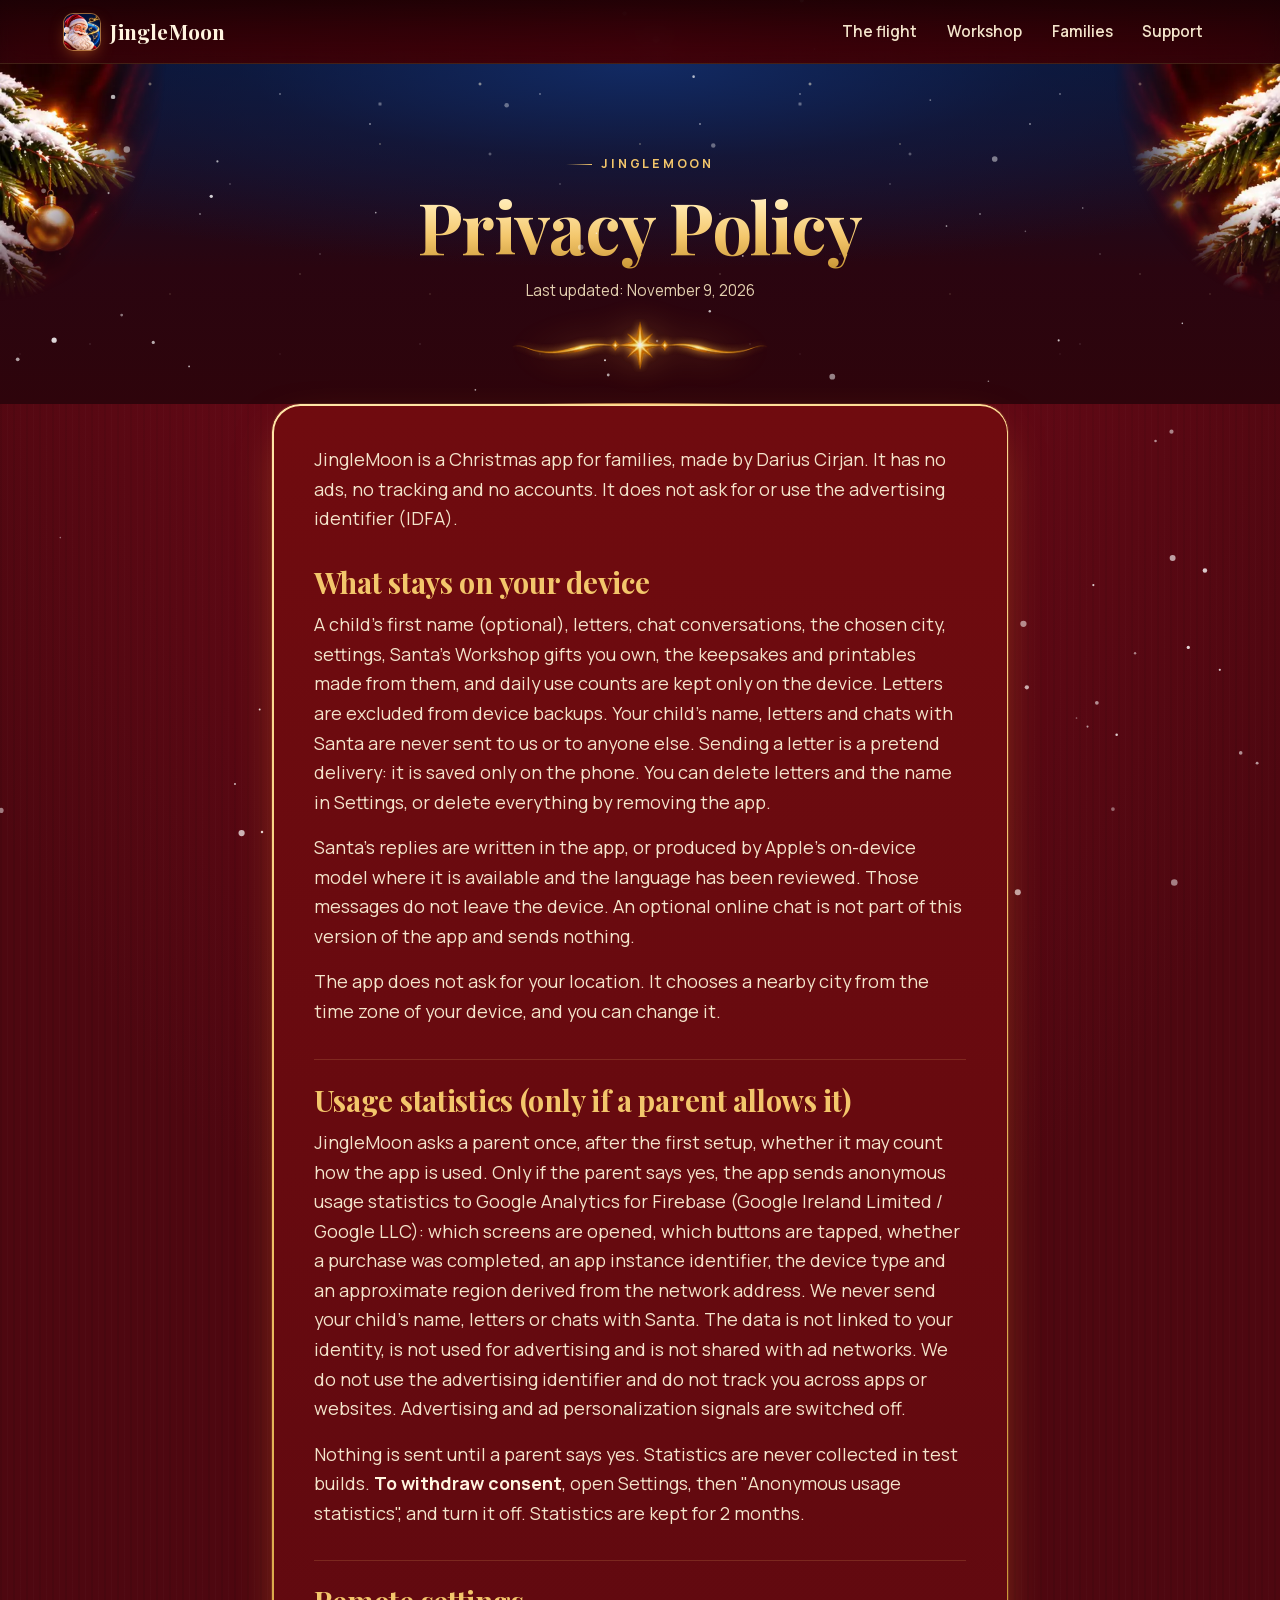
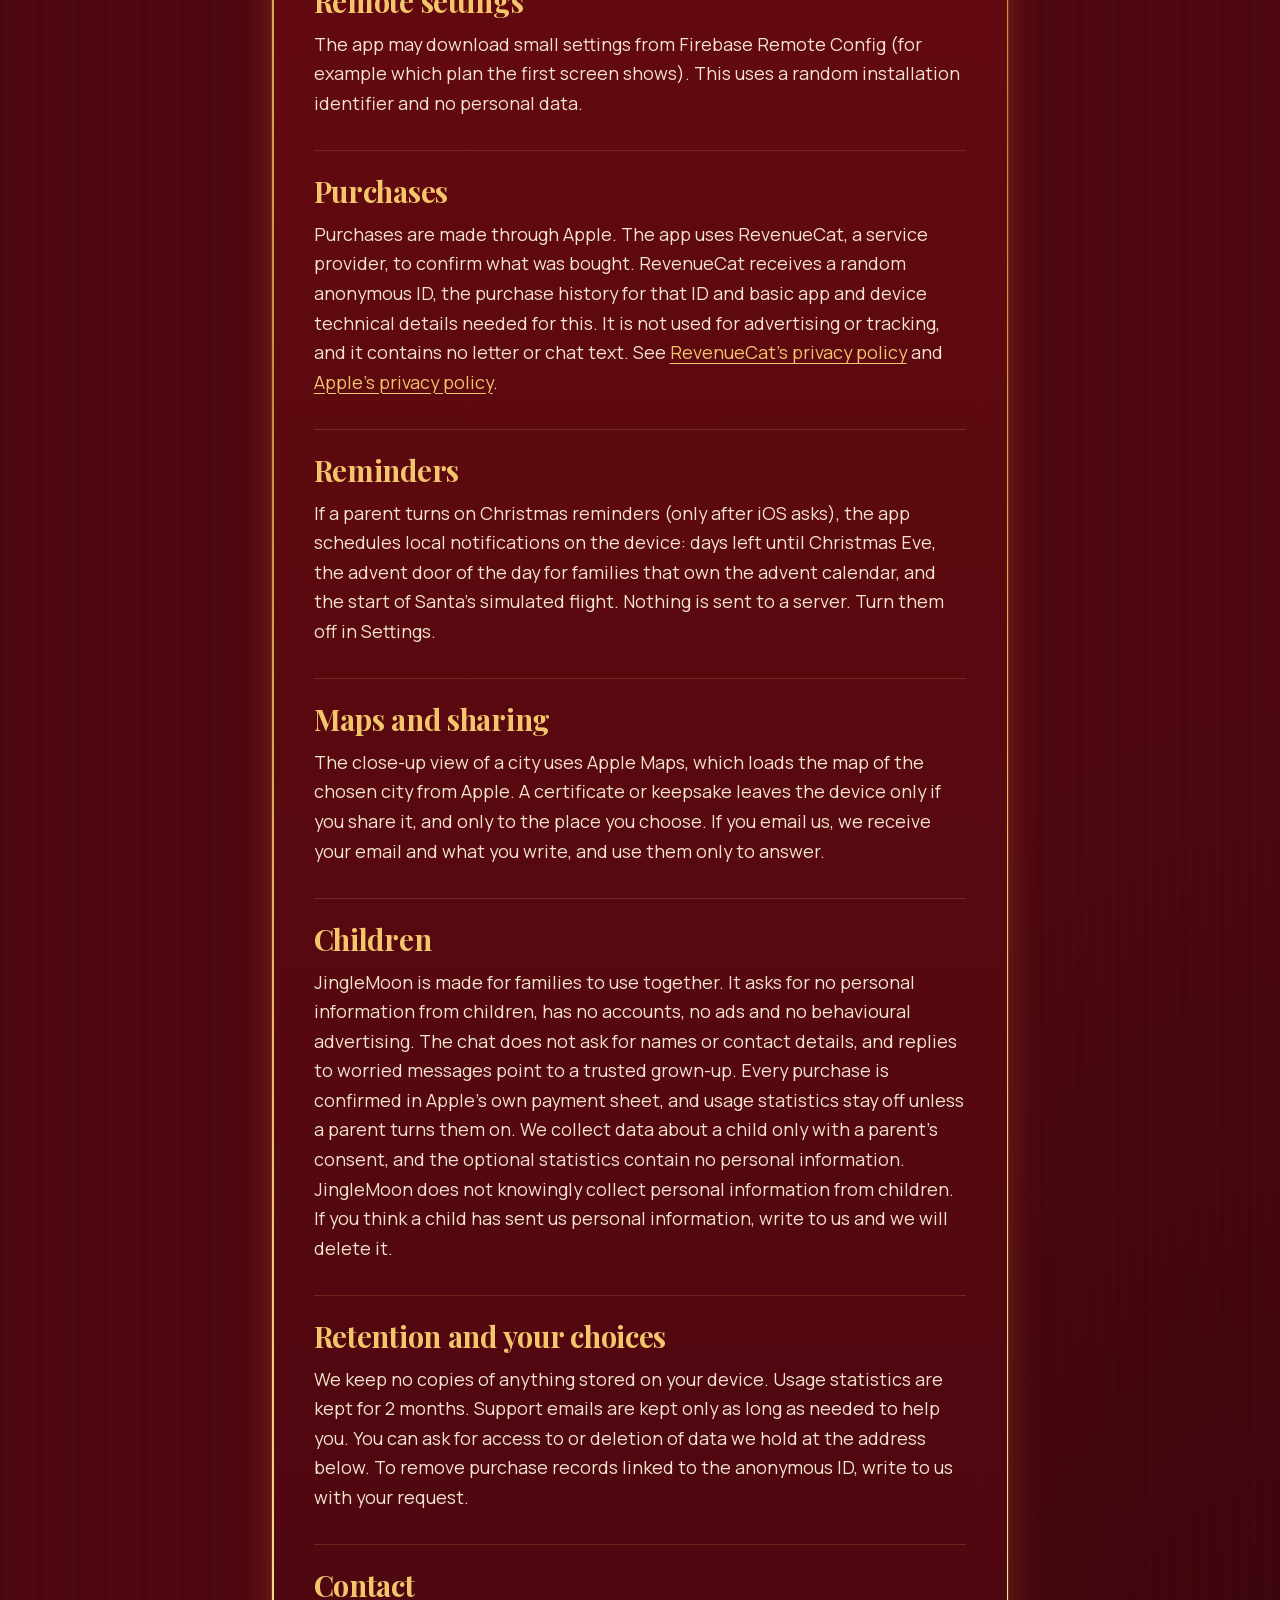
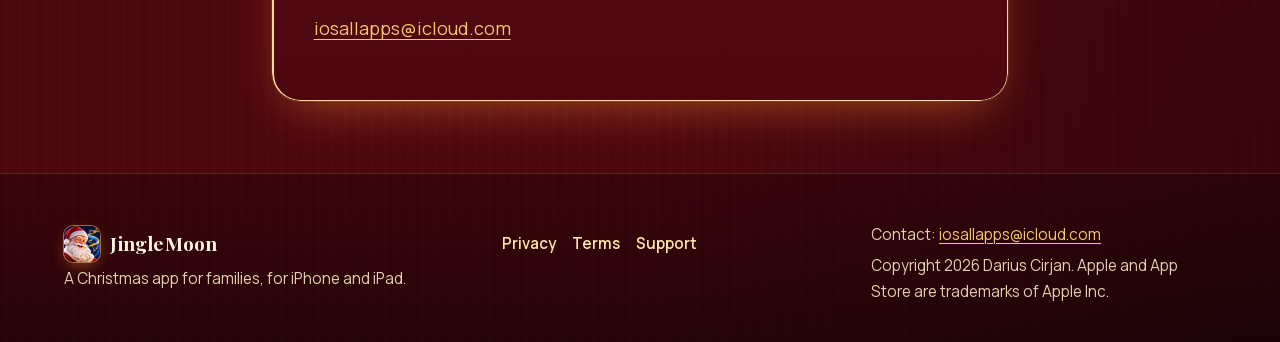
==== commit 9da67eb0: "Drop the grown-ups check from the site - the app no longer has one, so the landing page and privacy " ====
--- a/privacy.html
+++ b/privacy.html
@@ -55,12 +55,12 @@
 <article class="card doc">
 <p>JingleMoon is a Christmas app for families, made by Darius Cirjan. It has no ads, no tracking and no accounts. It does not ask for or use the advertising identifier (IDFA).</p>
 <h2>What stays on your device</h2><p>A child&#39;s first name (optional), letters, chat conversations, the chosen city, settings, Santa&#39;s Workshop gifts you own, the keepsakes and printables made from them, and daily use counts are kept only on the device. Letters are excluded from device backups. Your child&#39;s name, letters and chats with Santa are never sent to us or to anyone else. Sending a letter is a pretend delivery: it is saved only on the phone. You can delete letters and the name in Settings, or delete everything by removing the app.</p><p>Santa&#39;s replies are written in the app, or produced by Apple&#39;s on-device model where it is available and the language has been reviewed. Those messages do not leave the device. An optional online chat is not part of this version of the app and sends nothing.</p><p>The app does not ask for your location. It chooses a nearby city from the time zone of your device, and you can change it.</p>
-<h2>Usage statistics (only if a parent allows it)</h2><p>JingleMoon asks a parent once, after the first setup, whether it may count how the app is used. Only if the parent says yes, and only behind a grown-ups check, the app sends anonymous usage statistics to Google Analytics for Firebase (Google Ireland Limited / Google LLC): which screens are opened, which buttons are tapped, whether a purchase was completed, an app instance identifier, the device type and an approximate region derived from the network address. We never send your child&#39;s name, letters or chats with Santa. The data is not linked to your identity, is not used for advertising and is not shared with ad networks. We do not use the advertising identifier and do not track you across apps or websites. Advertising and ad personalization signals are switched off.</p><p>Nothing is sent until a parent says yes. Statistics are never collected in test builds. <b>To withdraw consent</b>, open Settings, then &quot;Anonymous usage statistics&quot;, and turn it off. Statistics are kept for 2 months.</p>
+<h2>Usage statistics (only if a parent allows it)</h2><p>JingleMoon asks a parent once, after the first setup, whether it may count how the app is used. Only if the parent says yes, the app sends anonymous usage statistics to Google Analytics for Firebase (Google Ireland Limited / Google LLC): which screens are opened, which buttons are tapped, whether a purchase was completed, an app instance identifier, the device type and an approximate region derived from the network address. We never send your child&#39;s name, letters or chats with Santa. The data is not linked to your identity, is not used for advertising and is not shared with ad networks. We do not use the advertising identifier and do not track you across apps or websites. Advertising and ad personalization signals are switched off.</p><p>Nothing is sent until a parent says yes. Statistics are never collected in test builds. <b>To withdraw consent</b>, open Settings, then &quot;Anonymous usage statistics&quot;, and turn it off. Statistics are kept for 2 months.</p>
 <h2>Remote settings</h2><p>The app may download small settings from Firebase Remote Config (for example which plan the first screen shows). This uses a random installation identifier and no personal data.</p>
 <h2>Purchases</h2><p>Purchases are made through Apple. The app uses RevenueCat, a service provider, to confirm what was bought. RevenueCat receives a random anonymous ID, the purchase history for that ID and basic app and device technical details needed for this. It is not used for advertising or tracking, and it contains no letter or chat text. See <a href="https://www.revenuecat.com/privacy">RevenueCat&#39;s privacy policy</a> and <a href="https://www.apple.com/legal/privacy/">Apple&#39;s privacy policy</a>.</p>
-<h2>Reminders</h2><p>If a parent turns on Christmas reminders (behind a grown-ups check, and only after iOS asks), the app schedules local notifications on the device: days left until Christmas Eve, the advent door of the day for families that own the advent calendar, and the start of Santa&#39;s simulated flight. Nothing is sent to a server. Turn them off in Settings.</p>
-<h2>Maps and sharing</h2><p>The close-up view of a city uses Apple Maps, which loads the map of the chosen city from Apple. A certificate or keepsake leaves the device only if a grown-up shares it, after passing the grown-ups check, and only to the place they choose. If you email us, we receive your email and what you write, and use them only to answer.</p>
-<h2>Children</h2><p>JingleMoon is made for families to use together. It asks for no personal information from children, has no accounts, no ads and no behavioural advertising. The chat does not ask for names or contact details, and replies to worried messages point to a trusted grown-up. Sharing, usage statistics, reminders, reporting a chat reply and deleting data sit behind a grown-ups check, and every purchase is confirmed in Apple&#39;s own payment sheet. We collect data about a child only with a parent&#39;s consent, and the optional statistics contain no personal information. JingleMoon does not knowingly collect personal information from children. If you think a child has sent us personal information, write to us and we will delete it.</p>
+<h2>Reminders</h2><p>If a parent turns on Christmas reminders (only after iOS asks), the app schedules local notifications on the device: days left until Christmas Eve, the advent door of the day for families that own the advent calendar, and the start of Santa&#39;s simulated flight. Nothing is sent to a server. Turn them off in Settings.</p>
+<h2>Maps and sharing</h2><p>The close-up view of a city uses Apple Maps, which loads the map of the chosen city from Apple. A certificate or keepsake leaves the device only if you share it, and only to the place you choose. If you email us, we receive your email and what you write, and use them only to answer.</p>
+<h2>Children</h2><p>JingleMoon is made for families to use together. It asks for no personal information from children, has no accounts, no ads and no behavioural advertising. The chat does not ask for names or contact details, and replies to worried messages point to a trusted grown-up. Every purchase is confirmed in Apple&#39;s own payment sheet, and usage statistics stay off unless a parent turns them on. We collect data about a child only with a parent&#39;s consent, and the optional statistics contain no personal information. JingleMoon does not knowingly collect personal information from children. If you think a child has sent us personal information, write to us and we will delete it.</p>
 <h2>Retention and your choices</h2><p>We keep no copies of anything stored on your device. Usage statistics are kept for 2 months. Support emails are kept only as long as needed to help you. You can ask for access to or deletion of data we hold at the address below. To remove purchase records linked to the anonymous ID, write to us with your request.</p>
 <h2>Contact</h2><p><a href="mailto:iosallapps@icloud.com">iosallapps@icloud.com</a></p>
 </article>
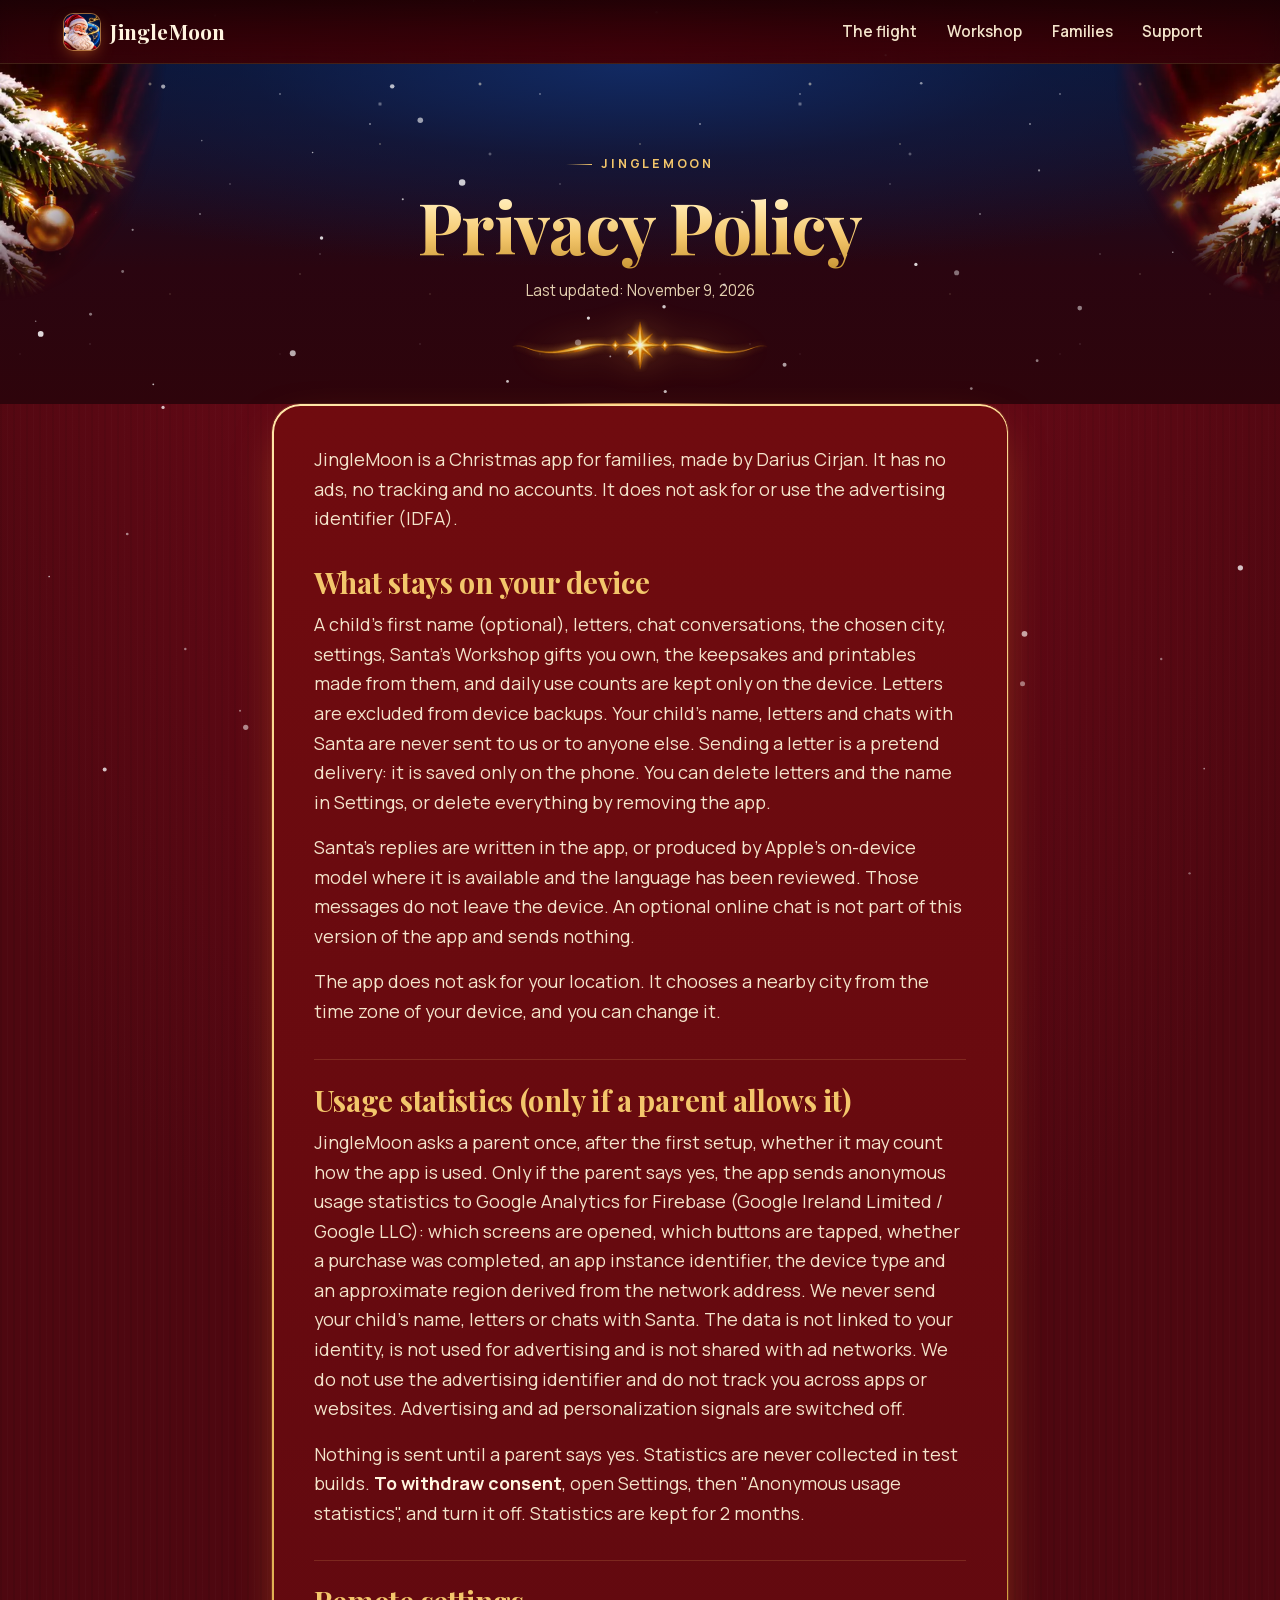
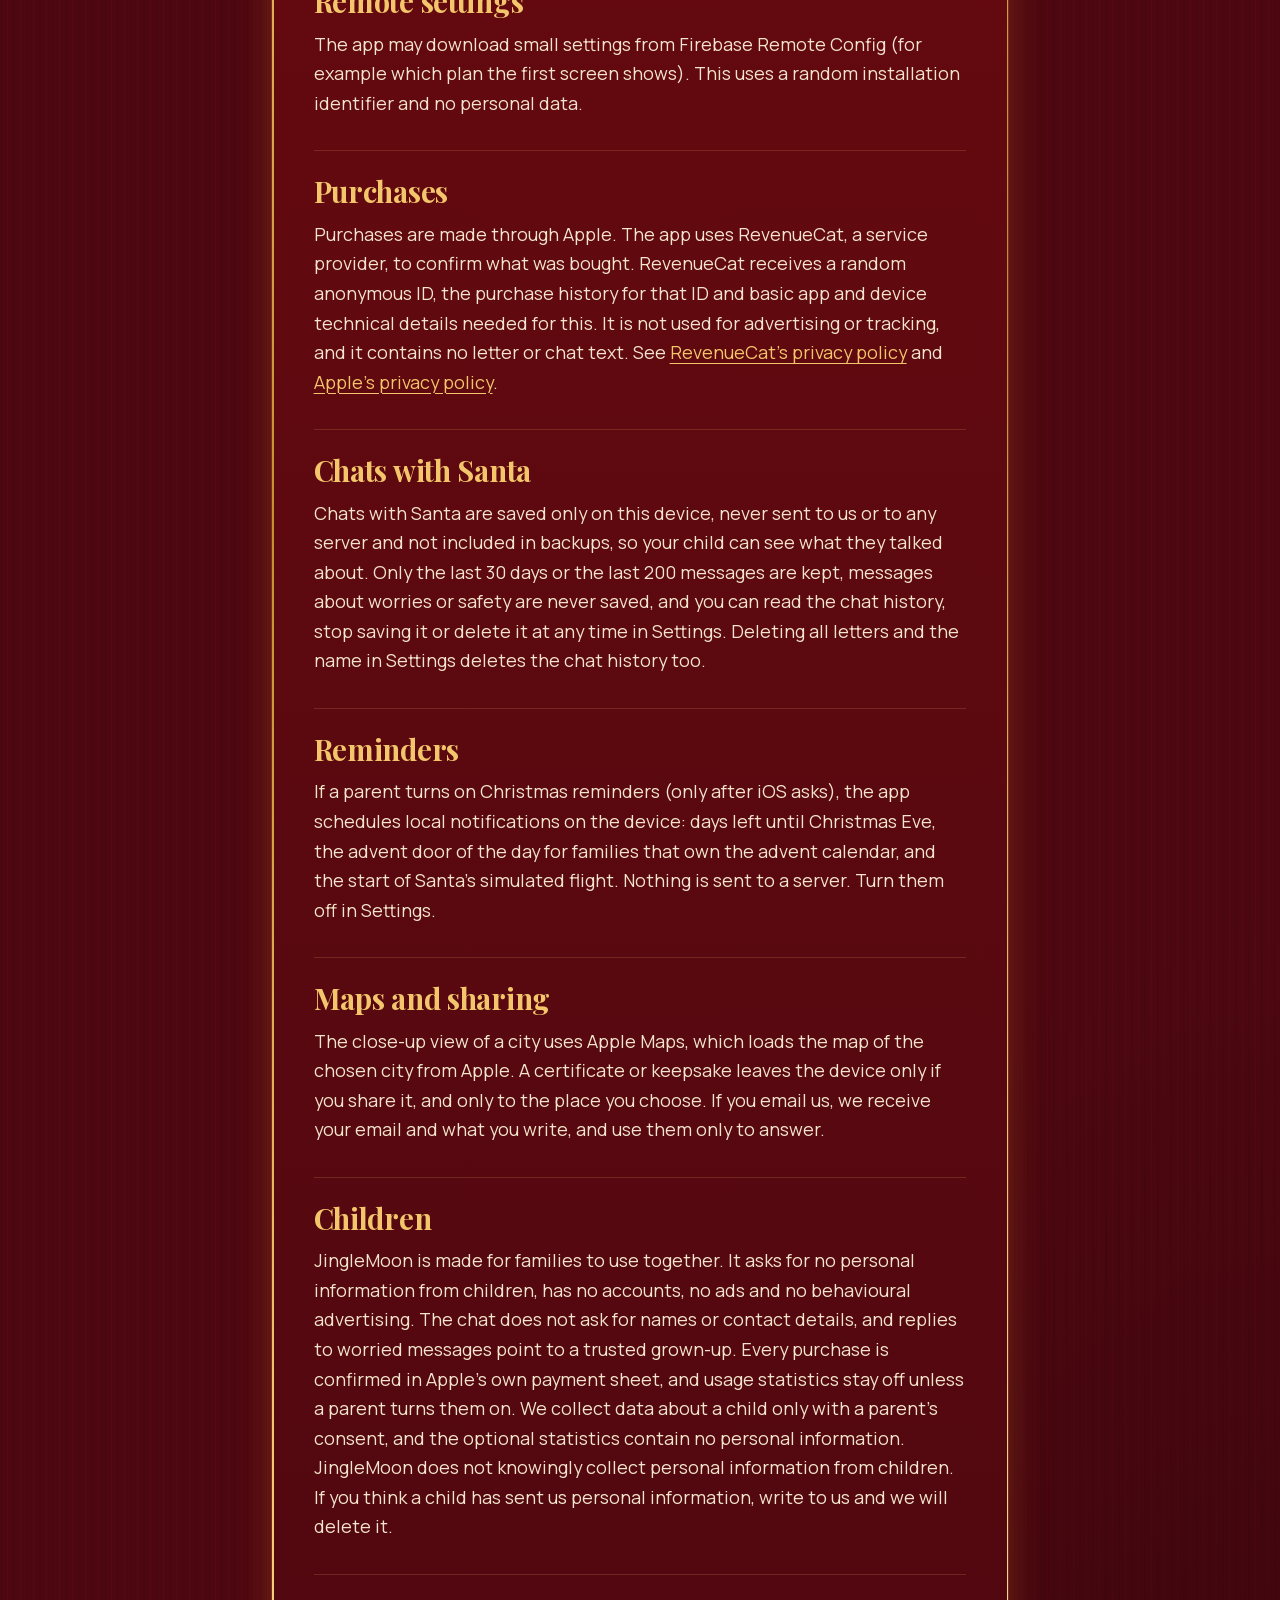
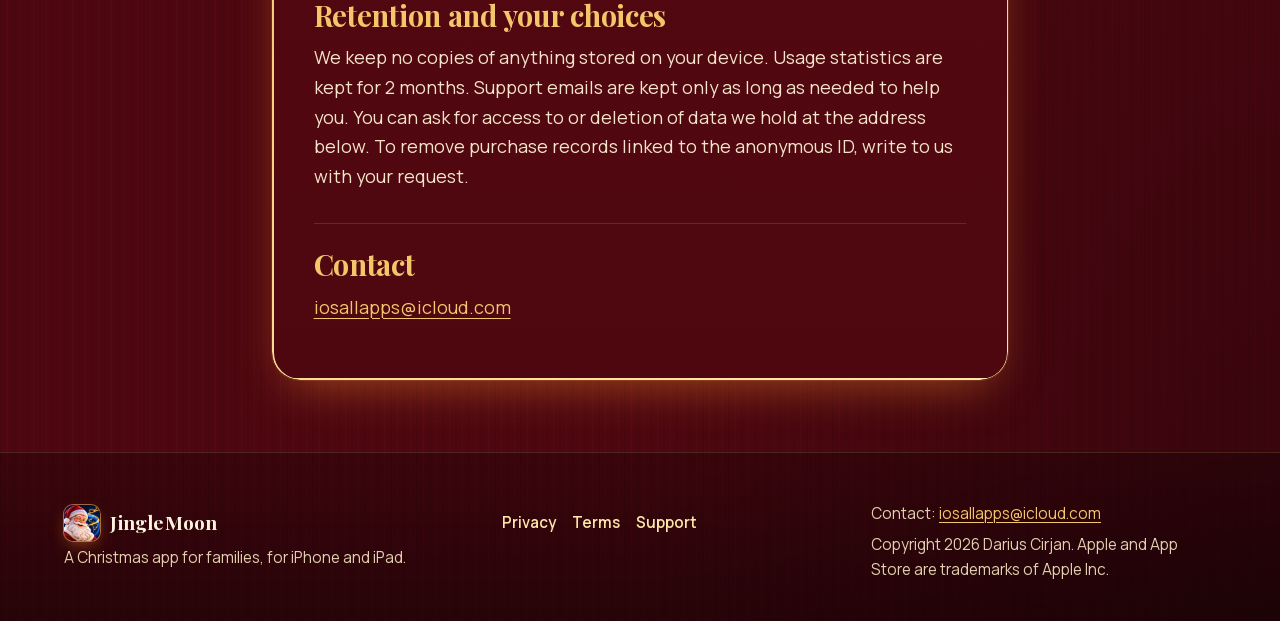
==== commit 0747ab39: "Describe the saved chat history in the privacy policy - chats now stay on the device for 30 days, ne" ====
--- a/privacy.html
+++ b/privacy.html
@@ -58,6 +58,7 @@
 <h2>Usage statistics (only if a parent allows it)</h2><p>JingleMoon asks a parent once, after the first setup, whether it may count how the app is used. Only if the parent says yes, the app sends anonymous usage statistics to Google Analytics for Firebase (Google Ireland Limited / Google LLC): which screens are opened, which buttons are tapped, whether a purchase was completed, an app instance identifier, the device type and an approximate region derived from the network address. We never send your child&#39;s name, letters or chats with Santa. The data is not linked to your identity, is not used for advertising and is not shared with ad networks. We do not use the advertising identifier and do not track you across apps or websites. Advertising and ad personalization signals are switched off.</p><p>Nothing is sent until a parent says yes. Statistics are never collected in test builds. <b>To withdraw consent</b>, open Settings, then &quot;Anonymous usage statistics&quot;, and turn it off. Statistics are kept for 2 months.</p>
 <h2>Remote settings</h2><p>The app may download small settings from Firebase Remote Config (for example which plan the first screen shows). This uses a random installation identifier and no personal data.</p>
 <h2>Purchases</h2><p>Purchases are made through Apple. The app uses RevenueCat, a service provider, to confirm what was bought. RevenueCat receives a random anonymous ID, the purchase history for that ID and basic app and device technical details needed for this. It is not used for advertising or tracking, and it contains no letter or chat text. See <a href="https://www.revenuecat.com/privacy">RevenueCat&#39;s privacy policy</a> and <a href="https://www.apple.com/legal/privacy/">Apple&#39;s privacy policy</a>.</p>
+<h2>Chats with Santa</h2><p>Chats with Santa are saved only on this device, never sent to us or to any server and not included in backups, so your child can see what they talked about. Only the last 30 days or the last 200 messages are kept, messages about worries or safety are never saved, and you can read the chat history, stop saving it or delete it at any time in Settings. Deleting all letters and the name in Settings deletes the chat history too.</p>
 <h2>Reminders</h2><p>If a parent turns on Christmas reminders (only after iOS asks), the app schedules local notifications on the device: days left until Christmas Eve, the advent door of the day for families that own the advent calendar, and the start of Santa&#39;s simulated flight. Nothing is sent to a server. Turn them off in Settings.</p>
 <h2>Maps and sharing</h2><p>The close-up view of a city uses Apple Maps, which loads the map of the chosen city from Apple. A certificate or keepsake leaves the device only if you share it, and only to the place you choose. If you email us, we receive your email and what you write, and use them only to answer.</p>
 <h2>Children</h2><p>JingleMoon is made for families to use together. It asks for no personal information from children, has no accounts, no ads and no behavioural advertising. The chat does not ask for names or contact details, and replies to worried messages point to a trusted grown-up. Every purchase is confirmed in Apple&#39;s own payment sheet, and usage statistics stay off unless a parent turns them on. We collect data about a child only with a parent&#39;s consent, and the optional statistics contain no personal information. JingleMoon does not knowingly collect personal information from children. If you think a child has sent us personal information, write to us and we will delete it.</p>
